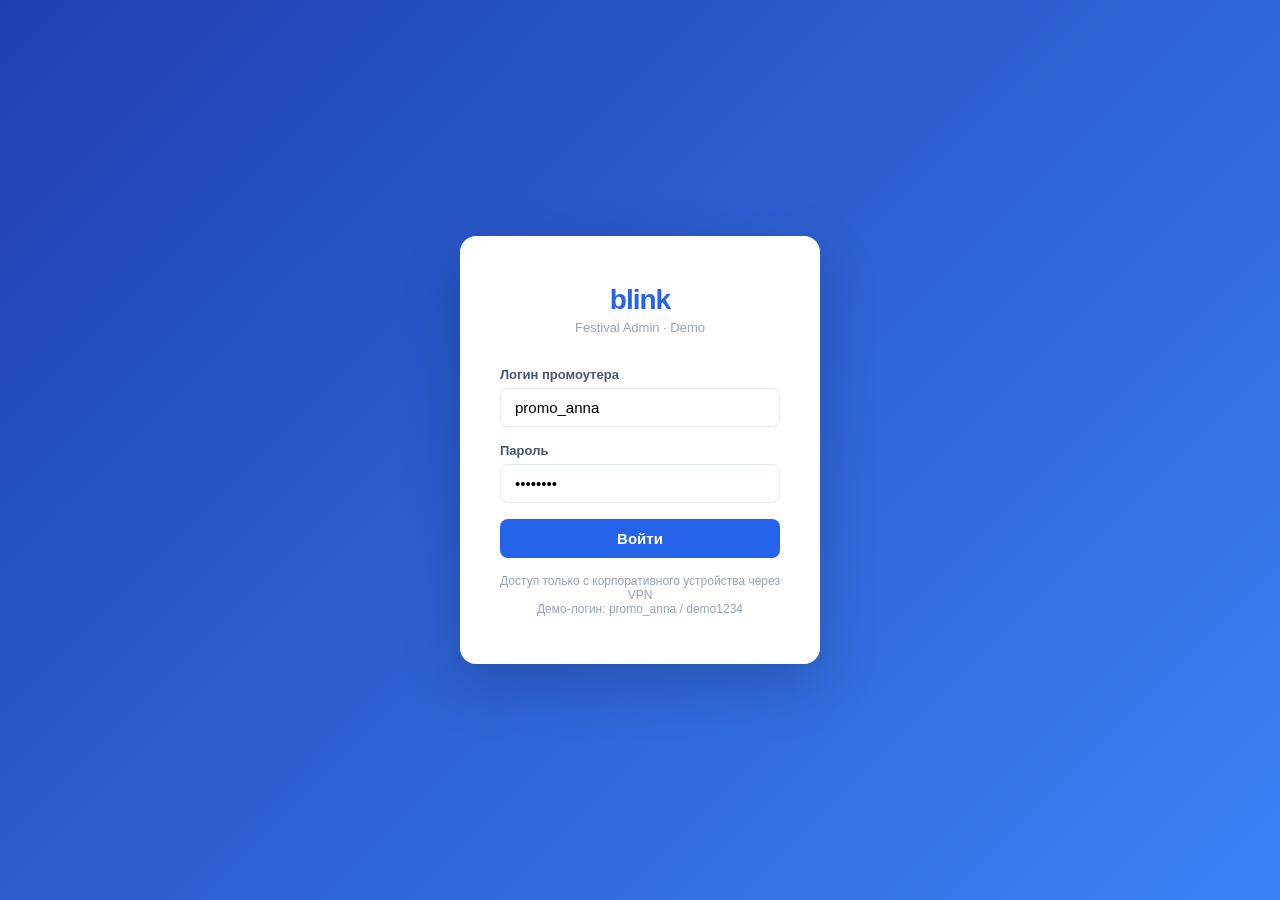
==== festival-admin.html @ 275834cf "Create festival-admin.html" ====
<!DOCTYPE html>
<html lang="ru">
<head>
<meta charset="UTF-8">
<meta name="viewport" content="width=device-width, initial-scale=1.0">
<title>Blink Festival Admin — Demo</title>
<style>
  *, *::before, *::after { box-sizing: border-box; margin: 0; padding: 0; }
  :root {
    --blue:    #2563EB;
    --blue-dk: #1D4ED8;
    --green:   #059669;
    --amber:   #D97706;
    --red:     #DC2626;
    --gray-50: #F8FAFC;
    --gray-100:#F1F5F9;
    --gray-200:#E2E8F0;
    --gray-400:#94A3B8;
    --gray-600:#475569;
    --gray-800:#1E293B;
    --white:   #FFFFFF;
  }
  body { font-family: -apple-system, BlinkMacSystemFont, 'Segoe UI', sans-serif; background: var(--gray-50); color: var(--gray-800); font-size: 15px; }

  /* ── SCREENS ── */
  .screen { display: none; }
  .screen.active { display: block; }

  /* ── LOGIN ── */
  #screen-login { min-height: 100vh; display: none; align-items: center; justify-content: center; background: linear-gradient(135deg,#1E40AF 0%,#3B82F6 100%); }
  #screen-login.active { display: flex; }
  .login-card { background: var(--white); border-radius: 16px; padding: 48px 40px; width: 360px; box-shadow: 0 20px 60px rgba(0,0,0,.2); }
  .login-logo { text-align: center; margin-bottom: 32px; }
  .login-logo .wordmark { font-size: 28px; font-weight: 800; color: var(--blue); letter-spacing: -1px; }
  .login-logo .sub { font-size: 13px; color: var(--gray-400); margin-top: 4px; }
  .form-group { margin-bottom: 16px; }
  .form-group label { display: block; font-size: 13px; font-weight: 600; color: var(--gray-600); margin-bottom: 6px; }
  .form-group input { width: 100%; padding: 10px 14px; border: 1.5px solid var(--gray-200); border-radius: 8px; font-size: 15px; outline: none; transition: border .15s; }
  .form-group input:focus { border-color: var(--blue); }
  .btn { display: inline-flex; align-items: center; justify-content: center; gap: 6px; padding: 11px 20px; border-radius: 8px; font-size: 15px; font-weight: 600; cursor: pointer; border: none; transition: background .15s, opacity .15s; }
  .btn-primary { background: var(--blue); color: var(--white); width: 100%; }
  .btn-primary:hover { background: var(--blue-dk); }
  .btn-sm { padding: 7px 14px; font-size: 13px; }
  .btn-success { background: var(--green); color: var(--white); }
  .btn-outline { background: transparent; border: 1.5px solid var(--gray-200); color: var(--gray-600); }
  .btn-outline:hover { border-color: var(--blue); color: var(--blue); }
  .btn-danger { background: var(--red); color: var(--white); }
  .btn-amber { background: var(--amber); color: var(--white); }
  .hint { font-size: 12px; color: var(--gray-400); margin-top: 16px; text-align: center; }

  /* ── LAYOUT ── */
  #app { display: none; flex-direction: column; min-height: 100vh; }
  #app.active { display: flex; }
  .topbar { background: var(--white); border-bottom: 1.5px solid var(--gray-200); padding: 0 24px; height: 60px; display: flex; align-items: center; gap: 16px; position: sticky; top: 0; z-index: 100; }
  .topbar-brand { font-size: 18px; font-weight: 800; color: var(--blue); letter-spacing: -.5px; flex-shrink: 0; }
  .topbar-event { font-size: 13px; color: var(--gray-600); background: var(--gray-100); border-radius: 20px; padding: 4px 12px; flex-shrink: 0; }
  .topbar-event strong { color: var(--gray-800); }
  .topbar-spacer { flex: 1; }
  .topbar-user { font-size: 13px; color: var(--gray-600); display: flex; align-items: center; gap: 8px; }
  .avatar-sm { width: 30px; height: 30px; border-radius: 50%; background: var(--blue); color: var(--white); display: flex; align-items: center; justify-content: center; font-size: 13px; font-weight: 700; flex-shrink: 0; }
  .nav-tabs { background: var(--white); border-bottom: 1.5px solid var(--gray-200); padding: 0 24px; display: flex; gap: 4px; }
  .nav-tab { padding: 14px 16px; font-size: 14px; font-weight: 600; color: var(--gray-400); cursor: pointer; border-bottom: 2.5px solid transparent; margin-bottom: -1.5px; transition: color .15s; white-space: nowrap; }
  .nav-tab:hover { color: var(--gray-800); }
  .nav-tab.active { color: var(--blue); border-bottom-color: var(--blue); }
  .page { display: none; padding: 24px; max-width: 1100px; margin: 0 auto; width: 100%; }
  .page.active { display: block; }

  /* ── CARDS & GRID ── */
  .card { background: var(--white); border: 1.5px solid var(--gray-200); border-radius: 12px; padding: 20px; }
  .card-title { font-size: 13px; font-weight: 700; color: var(--gray-400); text-transform: uppercase; letter-spacing: .6px; margin-bottom: 12px; }
  .grid-2 { display: grid; grid-template-columns: 1fr 1fr; gap: 16px; }
  .grid-3 { display: grid; grid-template-columns: 1fr 1fr 1fr; gap: 16px; }
  .grid-4 { display: grid; grid-template-columns: repeat(4,1fr); gap: 16px; }

  /* ── SEARCH PAGE ── */
  .search-hero { text-align: center; padding: 48px 0 32px; }
  .search-hero h1 { font-size: 26px; font-weight: 800; margin-bottom: 8px; }
  .search-hero p { color: var(--gray-600); margin-bottom: 28px; }
  .search-box { display: flex; gap: 10px; max-width: 480px; margin: 0 auto; }
  .search-box input { flex: 1; padding: 13px 18px; border: 2px solid var(--gray-200); border-radius: 10px; font-size: 16px; outline: none; transition: border .15s; }
  .search-box input:focus { border-color: var(--blue); }
  .search-box .btn { padding: 13px 22px; font-size: 16px; }
  .recent-list { margin-top: 40px; }
  .recent-list h3 { font-size: 13px; font-weight: 700; color: var(--gray-400); text-transform: uppercase; letter-spacing: .6px; margin-bottom: 12px; }
  .user-row { display: flex; align-items: center; gap: 12px; padding: 12px; border-radius: 10px; cursor: pointer; transition: background .12s; border: 1.5px solid transparent; }
  .user-row:hover { background: var(--gray-100); }
  .user-row .info { flex: 1; }
  .user-row .uname { font-weight: 700; font-size: 15px; }
  .user-row .meta { font-size: 13px; color: var(--gray-400); }
  .badge { display: inline-flex; align-items: center; padding: 3px 10px; border-radius: 20px; font-size: 12px; font-weight: 600; }
  .badge-green { background: #D1FAE5; color: var(--green); }
  .badge-amber { background: #FEF3C7; color: var(--amber); }
  .badge-blue  { background: #DBEAFE; color: var(--blue); }
  .badge-red   { background: #FEE2E2; color: var(--red); }
  .badge-gray  { background: var(--gray-100); color: var(--gray-600); }

  /* ── USER CARD PAGE ── */
  .user-header { display: flex; align-items: center; gap: 20px; margin-bottom: 20px; }
  .avatar-lg { width: 64px; height: 64px; border-radius: 50%; background: linear-gradient(135deg,#3B82F6,#8B5CF6); color: var(--white); font-size: 26px; font-weight: 700; display: flex; align-items: center; justify-content: center; flex-shrink: 0; }
  .user-header .uname { font-size: 22px; font-weight: 800; }
  .user-header .profile-name { font-size: 15px; color: var(--gray-600); }
  .user-header .reg-info { font-size: 13px; color: var(--gray-400); margin-top: 4px; }
  .points-big { font-size: 48px; font-weight: 800; color: var(--blue); line-height: 1; }
  .points-label { font-size: 13px; color: var(--gray-400); margin-top: 4px; }
  .stat-num { font-size: 28px; font-weight: 800; }
  .stat-label { font-size: 12px; color: var(--gray-400); margin-top: 2px; }

  /* ── TABLE ── */
  table { width: 100%; border-collapse: collapse; }
  th { text-align: left; font-size: 12px; font-weight: 700; color: var(--gray-400); text-transform: uppercase; letter-spacing: .5px; padding: 8px 12px; border-bottom: 1.5px solid var(--gray-200); }
  td { padding: 11px 12px; border-bottom: 1px solid var(--gray-100); font-size: 14px; vertical-align: middle; }
  tr:last-child td { border-bottom: none; }
  tr:hover td { background: var(--gray-50); }

  /* ── PROGRESS BAR ── */
  .progress-wrap { display: flex; align-items: center; gap: 10px; }
  .progress-bar { flex: 1; height: 6px; background: var(--gray-200); border-radius: 3px; overflow: hidden; min-width: 60px; }
  .progress-fill { height: 100%; border-radius: 3px; background: var(--blue); }
  .progress-fill.done { background: var(--green); }
  .progress-text { font-size: 13px; color: var(--gray-600); white-space: nowrap; }

  /* ── MANUAL TASK ── */
  .manual-task { display: flex; align-items: center; gap: 12px; padding: 12px 0; border-bottom: 1px solid var(--gray-100); }
  .manual-task:last-child { border-bottom: none; }
  .manual-task .task-name { flex: 1; font-size: 14px; }
  .manual-task .task-done { font-size: 13px; color: var(--green); font-weight: 600; }
  .manual-task .task-who { font-size: 12px; color: var(--gray-400); }
  .checkbox-big { width: 22px; height: 22px; border-radius: 6px; border: 2px solid var(--gray-200); cursor: pointer; display: flex; align-items: center; justify-content: center; flex-shrink: 0; transition: all .15s; }
  .checkbox-big.checked { background: var(--green); border-color: var(--green); }
  .checkbox-big.checked::after { content: '✓'; color: var(--white); font-size: 13px; font-weight: 700; }

  /* ── ACTIVITY LOG ── */
  .log-item { display: flex; gap: 12px; padding: 10px 0; border-bottom: 1px solid var(--gray-100); font-size: 13px; }
  .log-item:last-child { border-bottom: none; }
  .log-time { color: var(--gray-400); white-space: nowrap; flex-shrink: 0; width: 54px; }
  .log-icon { font-size: 16px; flex-shrink: 0; }
  .log-text { flex: 1; color: var(--gray-800); }
  .log-warn { color: var(--red); font-weight: 600; }

  /* ── SYNC STATUS ── */
  .sync-bar { display: flex; align-items: center; gap: 8px; font-size: 13px; color: var(--gray-600); padding: 8px 12px; background: var(--gray-100); border-radius: 8px; margin-bottom: 20px; }
  .sync-dot { width: 8px; height: 8px; border-radius: 50%; background: var(--green); flex-shrink: 0; }
  .sync-dot.warn { background: var(--amber); }

  /* ── MERCH ── */
  .merch-item { display: flex; align-items: center; gap: 12px; padding: 10px 12px; border-radius: 8px; border: 1.5px solid var(--gray-200); }
  .merch-icon { font-size: 24px; }
  .merch-name { font-weight: 600; font-size: 14px; }
  .merch-issued { font-size: 12px; color: var(--gray-400); }

  /* ── ANALYTICS ── */
  .kpi-card { text-align: center; padding: 24px; }
  .kpi-num { font-size: 40px; font-weight: 800; color: var(--blue); }
  .kpi-label { font-size: 13px; color: var(--gray-400); margin-top: 4px; }
  .kpi-sub { font-size: 12px; color: var(--gray-400); margin-top: 2px; }

  /* ── MISC ── */
  .section { margin-bottom: 20px; }
  .divider { height: 1px; background: var(--gray-200); margin: 20px 0; }
  .tag { display: inline-block; padding: 2px 8px; border-radius: 4px; font-size: 12px; background: var(--gray-100); color: var(--gray-600); margin-right: 4px; }
  .back-btn { display: inline-flex; align-items: center; gap: 6px; font-size: 14px; color: var(--gray-600); cursor: pointer; margin-bottom: 20px; font-weight: 600; }
  .back-btn:hover { color: var(--blue); }
  .alert-warn { background: #FEF3C7; border: 1.5px solid #FCD34D; border-radius: 8px; padding: 12px 16px; font-size: 14px; color: #92400E; display: flex; gap: 10px; align-items: flex-start; margin-bottom: 16px; }
  .separator { height: 1px; background: var(--gray-200); margin: 8px 0; }
</style>
</head>
<body>

<!-- ═══════════════════════════════════════
     LOGIN SCREEN
═══════════════════════════════════════ -->
<div id="screen-login" class="screen active">
  <div class="login-card">
    <div class="login-logo">
      <div class="wordmark">blink</div>
      <div class="sub">Festival Admin · Demo</div>
    </div>
    <div class="form-group">
      <label>Логин промоутера</label>
      <input id="login-user" type="text" placeholder="promo_name" value="promo_anna">
    </div>
    <div class="form-group">
      <label>Пароль</label>
      <input id="login-pass" type="password" placeholder="••••••••" value="demo1234">
    </div>
    <button class="btn btn-primary" onclick="doLogin()">Войти</button>
    <p class="hint">Доступ только с корпоративного устройства через VPN<br>Демо-логин: promo_anna / demo1234</p>
  </div>
</div>

<!-- ═══════════════════════════════════════
     MAIN APP
═══════════════════════════════════════ -->
<div id="app" class="screen">
  <!-- Topbar -->
  <div class="topbar">
    <div class="topbar-brand">blink</div>
    <div class="topbar-event">📍 <strong>Пикник «Афиши» 2026</strong> · 23 мая</div>
    <div class="topbar-spacer"></div>
    <div class="topbar-user">
      <div class="avatar-sm">A</div>
      <span>promo_anna</span>
      <button class="btn btn-sm btn-outline" onclick="doLogout()" style="margin-left:8px">Выйти</button>
    </div>
  </div>

  <!-- Nav -->
  <div class="nav-tabs">
    <div class="nav-tab active" onclick="switchPage('search', this)">🔍 Поиск участника</div>
    <div class="nav-tab" onclick="switchPage('user', this)">👤 Карточка участника</div>
    <div class="nav-tab" onclick="switchPage('analytics', this)">📊 Аналитика</div>
    <div class="nav-tab" onclick="switchPage('settings', this)">⚙️ Настройки</div>
  </div>

  <!-- ─── PAGE: SEARCH ─── -->
  <div id="page-search" class="page active">
    <div class="search-hero">
      <h1>Поиск участника</h1>
      <p>Введите username пользователя Blink для регистрации или проверки прогресса</p>
      <div class="search-box">
        <input id="search-input" type="text" placeholder="@username" onkeydown="if(event.key==='Enter')doSearch()">
        <button class="btn btn-primary" onclick="doSearch()">Найти</button>
      </div>
    </div>

    <div class="recent-list">
      <h3>Уже зарегистрированы сегодня</h3>
      <div style="display:flex;flex-direction:column;gap:6px;max-width:600px">
        <div class="user-row" onclick="openUser('maria_vostok')">
          <div class="avatar-sm" style="background:linear-gradient(135deg,#8B5CF6,#EC4899)">M</div>
          <div class="info">
            <div class="uname">@maria_vostok</div>
            <div class="meta">Мария Востокова · зарег. 11:32</div>
          </div>
          <span class="badge badge-green">170 баллов</span>
          <span class="badge badge-blue">2/4 задания</span>
        </div>
        <div class="user-row" onclick="openUser('kostyan88')">
          <div class="avatar-sm" style="background:linear-gradient(135deg,#F59E0B,#EF4444)">K</div>
          <div class="info">
            <div class="uname">@kostyan88</div>
            <div class="meta">Константин Орлов · зарег. 12:05</div>
          </div>
          <span class="badge badge-green">290 баллов</span>
          <span class="badge badge-green">4/4 задания</span>
        </div>
        <div class="user-row" onclick="openUser('dasha_sun')">
          <div class="avatar-sm" style="background:linear-gradient(135deg,#10B981,#3B82F6)">D</div>
          <div class="info">
            <div class="uname">@dasha_sun</div>
            <div class="meta">Дарья Солнцева · зарег. 12:41</div>
          </div>
          <span class="badge badge-amber">50 баллов</span>
          <span class="badge badge-amber">0/4 задания</span>
        </div>
        <div class="user-row">
          <div class="avatar-sm" style="background:linear-gradient(135deg,#6366F1,#0EA5E9)">P</div>
          <div class="info">
            <div class="uname">@pavel_kreativ</div>
            <div class="meta">Павел Петров · зарег. 13:18</div>
          </div>
          <span class="badge badge-amber">100 баллов</span>
          <span class="badge badge-blue">1/4 задания</span>
        </div>
      </div>
    </div>
  </div>

  <!-- ─── PAGE: USER CARD ─── -->
  <div id="page-user" class="page">
    <div class="back-btn" onclick="switchPage('search', document.querySelectorAll('.nav-tab')[0])">← Вернуться к поиску</div>

    <!-- Sync status -->
    <div class="sync-bar">
      <div class="sync-dot"></div>
      Данные обновлены 1 мин. назад · следующее обновление через ~4 мин.
    </div>

    <!-- User header -->
    <div class="card section">
      <div class="user-header">
        <div class="avatar-lg">M</div>
        <div style="flex:1">
          <div class="uname">@maria_vostok</div>
          <div class="profile-name">Мария Востокова</div>
          <div class="reg-info">
            В Blink с 14 марта 2024 · На ивенте с <strong>11:32, 23 мая 2026</strong> · <span class="badge badge-blue">Пикник «Афиши» 2026</span>
          </div>
        </div>
        <div style="text-align:right">
          <div class="points-big">170</div>
          <div class="points-label">баллов</div>
        </div>
      </div>
    </div>

    <!-- Suspicious warning -->
    <div class="alert-warn">
      ⚠️ <span><strong>Подозрительная активность:</strong> пользователь добавил 3 друзей, затем удалил их и добавил повторно. Возможная накрутка счётчика.</span>
    </div>

    <div class="grid-2 section">
      <!-- Tasks progress -->
      <div class="card">
        <div class="card-title">Прогресс заданий</div>
        <table>
          <thead>
            <tr>
              <th>Задание</th>
              <th>Прогресс</th>
              <th>Баллы</th>
              <th>Статус</th>
            </tr>
          </thead>
          <tbody>
            <tr>
              <td>Добавить 5 друзей</td>
              <td>
                <div class="progress-wrap">
                  <div class="progress-bar"><div class="progress-fill" style="width:60%"></div></div>
                  <span class="progress-text">3 / 5</span>
                </div>
              </td>
              <td>50</td>
              <td><span class="badge badge-amber">В процессе</span></td>
            </tr>
            <tr>
              <td>Сделать чекин</td>
              <td>
                <div class="progress-wrap">
                  <div class="progress-bar"><div class="progress-fill done" style="width:100%"></div></div>
                  <span class="progress-text">1 / 1</span>
                </div>
              </td>
              <td>20</td>
              <td><span class="badge badge-green">✓ Выполнено</span></td>
            </tr>
            <tr>
              <td>Пригласить 3 человек</td>
              <td>
                <div class="progress-wrap">
                  <div class="progress-bar"><div class="progress-fill done" style="width:100%"></div></div>
                  <span class="progress-text">3 / 3</span>
                </div>
              </td>
              <td>100</td>
              <td><span class="badge badge-green">✓ Выполнено</span></td>
            </tr>
            <tr>
              <td>Отправить стикер другу</td>
              <td>
                <div class="progress-wrap">
                  <div class="progress-bar"><div class="progress-fill" style="width:0%"></div></div>
                  <span class="progress-text">0 / 1</span>
                </div>
              </td>
              <td>30</td>
              <td><span class="badge badge-gray">Не выполнено</span></td>
            </tr>
          </tbody>
        </table>

        <div class="divider"></div>
        <div class="card-title">История начислений</div>
        <div style="font-size:13px;color:var(--gray-600)">
          <div style="display:flex;justify-content:space-between;padding:5px 0"><span>Чекин на фестивале</span><span style="color:var(--green);font-weight:700">+20 б.</span></div>
          <div class="separator"></div>
          <div style="display:flex;justify-content:space-between;padding:5px 0"><span>3 приглашённых пользователя</span><span style="color:var(--green);font-weight:700">+100 б.</span></div>
          <div class="separator"></div>
          <div style="display:flex;justify-content:space-between;padding:5px 0"><span>Ручное: фото на стенде</span><span style="color:var(--green);font-weight:700">+50 б.</span></div>
        </div>
      </div>

      <!-- Points breakdown + Manual tasks -->
      <div style="display:flex;flex-direction:column;gap:16px">
        <!-- Manual tasks -->
        <div class="card">
          <div class="card-title">Ручные задания</div>
          <div class="manual-task">
            <div class="checkbox-big checked" onclick="toggleTask(this)"></div>
            <div style="flex:1">
              <div class="task-name">📸 Фото на стенде</div>
              <div class="task-who">Подтвердил: promo_anna · 11:45</div>
            </div>
            <span class="badge badge-green">+50 б.</span>
          </div>
          <div class="manual-task">
            <div class="checkbox-big" onclick="toggleTask(this)"></div>
            <div style="flex:1">
              <div class="task-name">📱 Показать установленное приложение</div>
            </div>
            <span class="badge badge-gray">+20 б.</span>
          </div>
          <div class="manual-task">
            <div class="checkbox-big" onclick="toggleTask(this)"></div>
            <div style="flex:1">
              <div class="task-name">📢 Сторис с отметкой @blink</div>
            </div>
            <span class="badge badge-gray">+30 б.</span>
          </div>
          <div class="manual-task">
            <div class="checkbox-big" onclick="toggleTask(this)"></div>
            <div style="flex:1">
              <div class="task-name">✈️ Подписаться на Telegram-канал</div>
            </div>
            <span class="badge badge-gray">+20 б.</span>
          </div>
          <div style="margin-top:12px">
            <button class="btn btn-outline btn-sm" onclick="alert('В продакшене: форма добавления ручного начисления с комментарием')">+ Начислить вручную</button>
          </div>
        </div>

        <!-- Merch -->
        <div class="card">
          <div class="card-title">Выдача мерча</div>
          <div style="display:flex;flex-direction:column;gap:8px;margin-bottom:12px">
            <div class="merch-item">
              <div class="merch-icon">👕</div>
              <div style="flex:1">
                <div class="merch-name">Лимитированная футболка</div>
                <div class="merch-issued">Порог: 200 баллов</div>
              </div>
              <span class="badge badge-amber">170 / 200</span>
            </div>
            <div class="merch-item">
              <div class="merch-icon">🎒</div>
              <div style="flex:1">
                <div class="merch-name">Стикерпак физический</div>
                <div class="merch-issued">Порог: 100 баллов</div>
              </div>
              <button class="btn btn-success btn-sm" onclick="alert('Выдача отмечена! В продакшене сохранится с timestamp и ID промоутера')">Выдать</button>
            </div>
          </div>
        </div>
      </div>
    </div>

    <!-- Activity stats -->
    <div class="grid-2 section">
      <!-- Friends -->
      <div class="card">
        <div class="card-title">Друзья</div>
        <div class="grid-2" style="margin-bottom:16px">
          <div>
            <div class="stat-num" style="color:var(--green)">+3</div>
            <div class="stat-label">новых друзей</div>
          </div>
          <div>
            <div class="stat-num" style="color:var(--red)">−3 ⚠️</div>
            <div class="stat-label">удалено (подозр.)</div>
          </div>
        </div>
        <div class="card-title">Новые друзья</div>
        <table>
          <thead><tr><th>Username</th><th>Время</th></tr></thead>
          <tbody>
            <tr><td>@sasha_rock</td><td style="color:var(--gray-400)">11:47</td></tr>
            <tr><td>@lena_beats</td><td style="color:var(--gray-400)">12:03</td></tr>
            <tr><td>@ivan_fest</td><td style="color:var(--gray-400)">12:29</td></tr>
          </tbody>
        </table>
        <div class="divider"></div>
        <div class="card-title" style="color:var(--red)">Удалённые друзья ⚠️</div>
        <table>
          <thead><tr><th>Username</th><th>Добавлен</th><th>Удалён</th></tr></thead>
          <tbody>
            <tr><td>@temp_user1</td><td style="color:var(--gray-400)">11:40</td><td style="color:var(--red)">11:46</td></tr>
            <tr><td>@temp_user2</td><td style="color:var(--gray-400)">11:41</td><td style="color:var(--red)">11:46</td></tr>
            <tr><td>@temp_user3</td><td style="color:var(--gray-400)">11:42</td><td style="color:var(--red)">11:46</td></tr>
          </tbody>
        </table>
      </div>

      <!-- Activity log -->
      <div class="card">
        <div class="card-title">Сырая статистика активности (за день)</div>
        <div style="margin-bottom:12px">
          <div class="grid-4" style="gap:10px">
            <div><div class="stat-num">14</div><div class="stat-label">сообщений</div></div>
            <div><div class="stat-num">3</div><div class="stat-label">стикеров</div></div>
            <div><div class="stat-num">1</div><div class="stat-label">чекин</div></div>
            <div><div class="stat-num">3</div><div class="stat-label">инвайтов</div></div>
          </div>
        </div>
        <div class="divider"></div>
        <div class="card-title">Лог активности</div>
        <div style="max-height:220px;overflow-y:auto">
          <div class="log-item"><span class="log-time">11:32</span><span class="log-icon">📋</span><span class="log-text">Регистрация на ивенте промоутером</span></div>
          <div class="log-item"><span class="log-time">11:40</span><span class="log-icon">➕</span><span class="log-text">Добавлен в друзья: @temp_user1</span></div>
          <div class="log-item"><span class="log-time">11:41</span><span class="log-icon">➕</span><span class="log-text">Добавлен в друзья: @temp_user2</span></div>
          <div class="log-item"><span class="log-time">11:42</span><span class="log-icon">➕</span><span class="log-text">Добавлен в друзья: @temp_user3</span></div>
          <div class="log-item"><span class="log-time">11:46</span><span class="log-icon">➖</span><span class="log-text log-warn">Удалён из друзей: @temp_user1, @temp_user2, @temp_user3</span></div>
          <div class="log-item"><span class="log-time">11:47</span><span class="log-icon">➕</span><span class="log-text">Добавлен в друзья: @sasha_rock</span></div>
          <div class="log-item"><span class="log-time">11:55</span><span class="log-icon">📍</span><span class="log-text">Чекин: Лужники (в радиусе ивента ✓)</span></div>
          <div class="log-item"><span class="log-time">12:03</span><span class="log-icon">➕</span><span class="log-text">Добавлен в друзья: @lena_beats</span></div>
          <div class="log-item"><span class="log-time">12:10</span><span class="log-icon">🎟️</span><span class="log-text">Установлен лимитированный стикер</span></div>
          <div class="log-item"><span class="log-time">12:15</span><span class="log-icon">💬</span><span class="log-text">Отправлено 3 стикера</span></div>
          <div class="log-item"><span class="log-time">12:29</span><span class="log-icon">➕</span><span class="log-text">Добавлен в друзья: @ivan_fest</span></div>
          <div class="log-item"><span class="log-time">12:45</span><span class="log-icon">📨</span><span class="log-text">Приглашено новых пользователей: 3</span></div>
        </div>

        <div class="divider"></div>
        <div class="card-title">Чекины</div>
        <table>
          <thead><tr><th>Время</th><th>Локация</th><th>В зоне ивента</th></tr></thead>
          <tbody>
            <tr>
              <td>11:55</td>
              <td>Лужники, Москва</td>
              <td><span class="badge badge-green">✓ Да</span></td>
            </tr>
          </tbody>
        </table>
      </div>
    </div>

    <!-- Register button if not yet registered -->
    <div style="display:none" id="register-block">
      <div class="card" style="text-align:center;padding:32px">
        <div style="font-size:17px;font-weight:700;margin-bottom:8px">Пользователь найден, но не зарегистрирован на ивенте</div>
        <div style="color:var(--gray-600);margin-bottom:20px">Нажмите кнопку, чтобы зарегистрировать участника. После этого начнётся автоматический сбор статистики.</div>
        <button class="btn btn-primary" onclick="alert('Зарегистрирован!')">Зарегистрировать на «Пикник Афиши 2026»</button>
      </div>
    </div>
  </div>

  <!-- ─── PAGE: ANALYTICS ─── -->
  <div id="page-analytics" class="page">
    <div style="display:flex;align-items:center;justify-content:space-between;margin-bottom:20px">
      <h2 style="font-size:20px;font-weight:800">Аналитика · Пикник «Афиши» 2026</h2>
      <div style="display:flex;gap:8px">
        <button class="btn btn-outline btn-sm" onclick="alert('CSV экспортируется в файл participants.csv')">↓ CSV</button>
        <button class="btn btn-outline btn-sm" onclick="alert('XLSX экспортируется в файл report.xlsx')">↓ XLSX</button>
      </div>
    </div>

    <div class="grid-4 section">
      <div class="card kpi-card">
        <div class="kpi-num">47</div>
        <div class="kpi-label">Участников</div>
        <div class="kpi-sub">+8 за последний час</div>
      </div>
      <div class="card kpi-card">
        <div class="kpi-num">138</div>
        <div class="kpi-label">Заданий выполнено</div>
        <div class="kpi-sub">из 188 возможных</div>
      </div>
      <div class="card kpi-card">
        <div class="kpi-num">23</div>
        <div class="kpi-label">Единиц мерча выдано</div>
        <div class="kpi-sub">17 стикерпаков, 6 футболок</div>
      </div>
      <div class="card kpi-card">
        <div class="kpi-num">73%</div>
        <div class="kpi-label">Конверсия</div>
        <div class="kpi-sub">рег. → ≥1 задания</div>
      </div>
    </div>

    <div class="grid-2 section">
      <div class="card">
        <div class="card-title">Топ заданий по выполнению</div>
        <table>
          <thead><tr><th>Задание</th><th>Выполнено</th><th>%</th></tr></thead>
          <tbody>
            <tr><td>Сделать чекин</td><td>41</td><td><span class="badge badge-green">87%</span></td></tr>
            <tr><td>Пригласить 3 человек</td><td>34</td><td><span class="badge badge-green">72%</span></td></tr>
            <tr><td>Добавить 5 друзей</td><td>28</td><td><span class="badge badge-blue">60%</span></td></tr>
            <tr><td>Отправить стикер другу</td><td>19</td><td><span class="badge badge-amber">40%</span></td></tr>
            <tr><td>Ручное: фото на стенде</td><td>35</td><td><span class="badge badge-green">74%</span></td></tr>
            <tr><td>Ручное: показать приложение</td><td>44</td><td><span class="badge badge-green">94%</span></td></tr>
          </tbody>
        </table>
      </div>

      <div class="card">
        <div class="card-title">Топ участников по баллам</div>
        <table>
          <thead><tr><th>#</th><th>Участник</th><th>Баллы</th><th>Заданий</th></tr></thead>
          <tbody>
            <tr>
              <td style="font-weight:700;color:var(--amber)">🥇</td>
              <td>@kostyan88</td>
              <td><strong>290</strong></td>
              <td><span class="badge badge-green">4/4</span></td>
            </tr>
            <tr>
              <td style="font-weight:700;color:var(--gray-400)">🥈</td>
              <td>@super_olga</td>
              <td><strong>260</strong></td>
              <td><span class="badge badge-green">4/4</span></td>
            </tr>
            <tr>
              <td style="font-weight:700;color:var(--amber)">🥉</td>
              <td>@pavel_kreativ</td>
              <td><strong>220</strong></td>
              <td><span class="badge badge-green">3/4</span></td>
            </tr>
            <tr><td>4</td><td>@maria_vostok</td><td>170</td><td><span class="badge badge-blue">2/4</span></td></tr>
            <tr><td>5</td><td>@dasha_sun</td><td>50</td><td><span class="badge badge-amber">0/4</span></td></tr>
          </tbody>
        </table>

        <div class="divider"></div>
        <div class="card-title">Пересечения в дружбах</div>
        <div style="font-size:13px;color:var(--gray-600)">
          <div style="padding:5px 0;display:flex;justify-content:space-between"><span>@kostyan88 ↔ @maria_vostok</span><span class="badge badge-green">общие</span></div>
          <div class="separator"></div>
          <div style="padding:5px 0;display:flex;justify-content:space-between"><span>@kostyan88 ↔ @super_olga</span><span class="badge badge-green">общие</span></div>
          <div class="separator"></div>
          <div style="padding:5px 0;display:flex;justify-content:space-between"><span>@dasha_sun ↔ @pavel_kreativ</span><span class="badge badge-green">общие</span></div>
        </div>
      </div>
    </div>

    <!-- Merch history -->
    <div class="card section">
      <div class="card-title">История выдачи мерча</div>
      <table>
        <thead><tr><th>Участник</th><th>Мерч</th><th>Время</th><th>Промоутер</th><th>Комментарий</th></tr></thead>
        <tbody>
          <tr><td>@kostyan88</td><td>👕 Футболка</td><td>12:30</td><td>promo_anna</td><td style="color:var(--gray-400)">—</td></tr>
          <tr><td>@super_olga</td><td>👕 Футболка</td><td>12:55</td><td>promo_igor</td><td style="color:var(--gray-400)">—</td></tr>
          <tr><td>@kostyan88</td><td>🎒 Стикерпак</td><td>12:30</td><td>promo_anna</td><td style="color:var(--gray-400)">попросил дополнительный</td></tr>
          <tr><td>@maria_vostok</td><td>🎒 Стикерпак</td><td>13:10</td><td>promo_anna</td><td style="color:var(--gray-400)">—</td></tr>
          <tr><td>@pavel_kreativ</td><td>🎒 Стикерпак</td><td>13:45</td><td>promo_igor</td><td style="color:var(--gray-400)">—</td></tr>
        </tbody>
      </table>
    </div>
  </div>

  <!-- ─── PAGE: SETTINGS ─── -->
  <div id="page-settings" class="page">
    <div style="max-width:700px">
      <h2 style="font-size:20px;font-weight:800;margin-bottom:20px">Настройки мероприятия</h2>

      <div class="card section">
        <div class="card-title">Текущее мероприятие</div>
        <div class="form-group">
          <label>Название</label>
          <input type="text" value="Пикник «Афиши» 2026" style="width:100%;padding:10px 14px;border:1.5px solid var(--gray-200);border-radius:8px;font-size:15px">
        </div>
        <div class="form-group">
          <label>Дата</label>
          <input type="date" value="2026-05-23" style="width:100%;padding:10px 14px;border:1.5px solid var(--gray-200);border-radius:8px;font-size:15px">
        </div>
      </div>

      <div class="card section">
        <div class="card-title">Система баллов</div>
        <table>
          <thead><tr><th>Задание</th><th>Порог</th><th>Баллы</th><th>Включено</th></tr></thead>
          <tbody>
            <tr>
              <td>Добавить друзей</td>
              <td><input type="number" value="5" style="width:60px;padding:5px;border:1px solid var(--gray-200);border-radius:6px"> чел.</td>
              <td><input type="number" value="50" style="width:70px;padding:5px;border:1px solid var(--gray-200);border-radius:6px"> б.</td>
              <td><input type="checkbox" checked style="width:18px;height:18px;cursor:pointer"></td>
            </tr>
            <tr>
              <td>Чекин на ивенте</td>
              <td><input type="number" value="1" style="width:60px;padding:5px;border:1px solid var(--gray-200);border-radius:6px"> раз</td>
              <td><input type="number" value="20" style="width:70px;padding:5px;border:1px solid var(--gray-200);border-radius:6px"> б.</td>
              <td><input type="checkbox" checked style="width:18px;height:18px;cursor:pointer"></td>
            </tr>
            <tr>
              <td>Пригласить пользователей</td>
              <td><input type="number" value="3" style="width:60px;padding:5px;border:1px solid var(--gray-200);border-radius:6px"> чел.</td>
              <td><input type="number" value="100" style="width:70px;padding:5px;border:1px solid var(--gray-200);border-radius:6px"> б.</td>
              <td><input type="checkbox" checked style="width:18px;height:18px;cursor:pointer"></td>
            </tr>
            <tr>
              <td>Отправить стикер</td>
              <td><input type="number" value="1" style="width:60px;padding:5px;border:1px solid var(--gray-200);border-radius:6px"> шт.</td>
              <td><input type="number" value="30" style="width:70px;padding:5px;border:1px solid var(--gray-200);border-radius:6px"> б.</td>
              <td><input type="checkbox" checked style="width:18px;height:18px;cursor:pointer"></td>
            </tr>
          </tbody>
        </table>
        <div style="margin-top:16px">
          <button class="btn btn-primary btn-sm" onclick="alert('Настройки сохранены!')">Сохранить настройки</button>
        </div>
      </div>

      <div class="card section">
        <div class="card-title">Управление промоутерами</div>
        <table>
          <thead><tr><th>Логин</th><th>Роль</th><th>Последний вход</th><th></th></tr></thead>
          <tbody>
            <tr>
              <td><strong>promo_anna</strong> <span class="badge badge-blue">вы</span></td>
              <td>Промоутер</td>
              <td>Сегодня, 10:58</td>
              <td><button class="btn btn-outline btn-sm">Права</button></td>
            </tr>
            <tr>
              <td>promo_igor</td>
              <td>Промоутер</td>
              <td>Сегодня, 11:12</td>
              <td><button class="btn btn-danger btn-sm" onclick="alert('Доступ отключён')">Отключить</button></td>
            </tr>
            <tr>
              <td>admin_main</td>
              <td>Администратор</td>
              <td>Сегодня, 09:30</td>
              <td><button class="btn btn-outline btn-sm">Права</button></td>
            </tr>
          </tbody>
        </table>
        <div style="margin-top:12px">
          <button class="btn btn-outline btn-sm" onclick="alert('Форма создания нового аккаунта промоутера')">+ Добавить промоутера</button>
        </div>
      </div>
    </div>
  </div>

</div><!-- /#app -->

<script>
  // ── Demo data ──
  const users = {
    'maria_vostok': { letter:'M', gradient:'linear-gradient(135deg,#8B5CF6,#EC4899)', name:'Мария Востокова', registered: true },
    'kostyan88':    { letter:'K', gradient:'linear-gradient(135deg,#F59E0B,#EF4444)', name:'Константин Орлов', registered: true },
    'dasha_sun':    { letter:'D', gradient:'linear-gradient(135deg,#10B981,#3B82F6)', name:'Дарья Солнцева',  registered: true },
  };

  function doLogin() {
    const u = document.getElementById('login-user').value.trim();
    const p = document.getElementById('login-pass').value.trim();
    if (u === 'promo_anna' && p === 'demo1234') {
      document.getElementById('screen-login').classList.remove('active');
      document.getElementById('app').classList.add('active');
    } else {
      alert('Неверный логин или пароль. Используйте: promo_anna / demo1234');
    }
  }

  function doLogout() {
    document.getElementById('app').classList.remove('active');
    document.getElementById('screen-login').classList.add('active');
  }

  function switchPage(id, tabEl) {
    document.querySelectorAll('.page').forEach(p => p.classList.remove('active'));
    document.querySelectorAll('.nav-tab').forEach(t => t.classList.remove('active'));
    document.getElementById('page-' + id).classList.add('active');
    tabEl.classList.add('active');
  }

  function doSearch() {
    const val = document.getElementById('search-input').value.trim().replace('@','').toLowerCase();
    if (!val) return;

    // Switch to user page
    const tabs = document.querySelectorAll('.nav-tab');
    switchPage('user', tabs[1]);

    const user = users[val];
    if (user) {
      document.querySelector('.avatar-lg').style.background = user.gradient;
      document.querySelector('.avatar-lg').textContent = user.letter;
      document.querySelector('.user-header .uname').textContent = '@' + val;
      document.querySelector('.user-header .profile-name').textContent = user.name;
    } else {
      // Unknown user — show "not found" or mock
      document.querySelector('.avatar-lg').style.background = 'linear-gradient(135deg,#94A3B8,#64748B)';
      document.querySelector('.avatar-lg').textContent = val[0].toUpperCase();
      document.querySelector('.user-header .uname').textContent = '@' + val;
      document.querySelector('.user-header .profile-name').textContent = 'Профиль найден в Blink';
      alert('Пользователь @' + val + ' найден в Blink, но не зарегистрирован на текущем ивенте.\n\nВ демо показана карточка @maria_vostok для наглядности.');
    }
  }

  function openUser(username) {
    const tabs = document.querySelectorAll('.nav-tab');
    switchPage('user', tabs[1]);
    document.getElementById('search-input').value = '@' + username;
    const user = users[username];
    if (user) {
      document.querySelector('.avatar-lg').style.background = user.gradient;
      document.querySelector('.avatar-lg').textContent = user.letter;
      document.querySelector('.user-header .uname').textContent = '@' + username;
      document.querySelector('.user-header .profile-name').textContent = user.name;
    }
  }

  function toggleTask(el) {
    el.classList.toggle('checked');
    if (el.classList.contains('checked')) {
      const row = el.closest('.manual-task');
      const badge = row.querySelector('.badge');
      badge.className = 'badge badge-green';
      const pts = badge.textContent.trim();
      const who = row.querySelector('.task-who');
      if (who) { who.textContent = 'Подтвердил: promo_anna · только что'; }
      else {
        const d = document.createElement('div');
        d.className = 'task-who';
        d.textContent = 'Подтвердил: promo_anna · только что';
        el.nextElementSibling.appendChild(d);
      }
    }
  }

  // Auto-login shortcut for demo: press Enter on login
  document.addEventListener('keydown', e => {
    if (e.key === 'Enter' && document.getElementById('screen-login').classList.contains('active')) {
      doLogin();
    }
  });
</script>
</body>
</html>
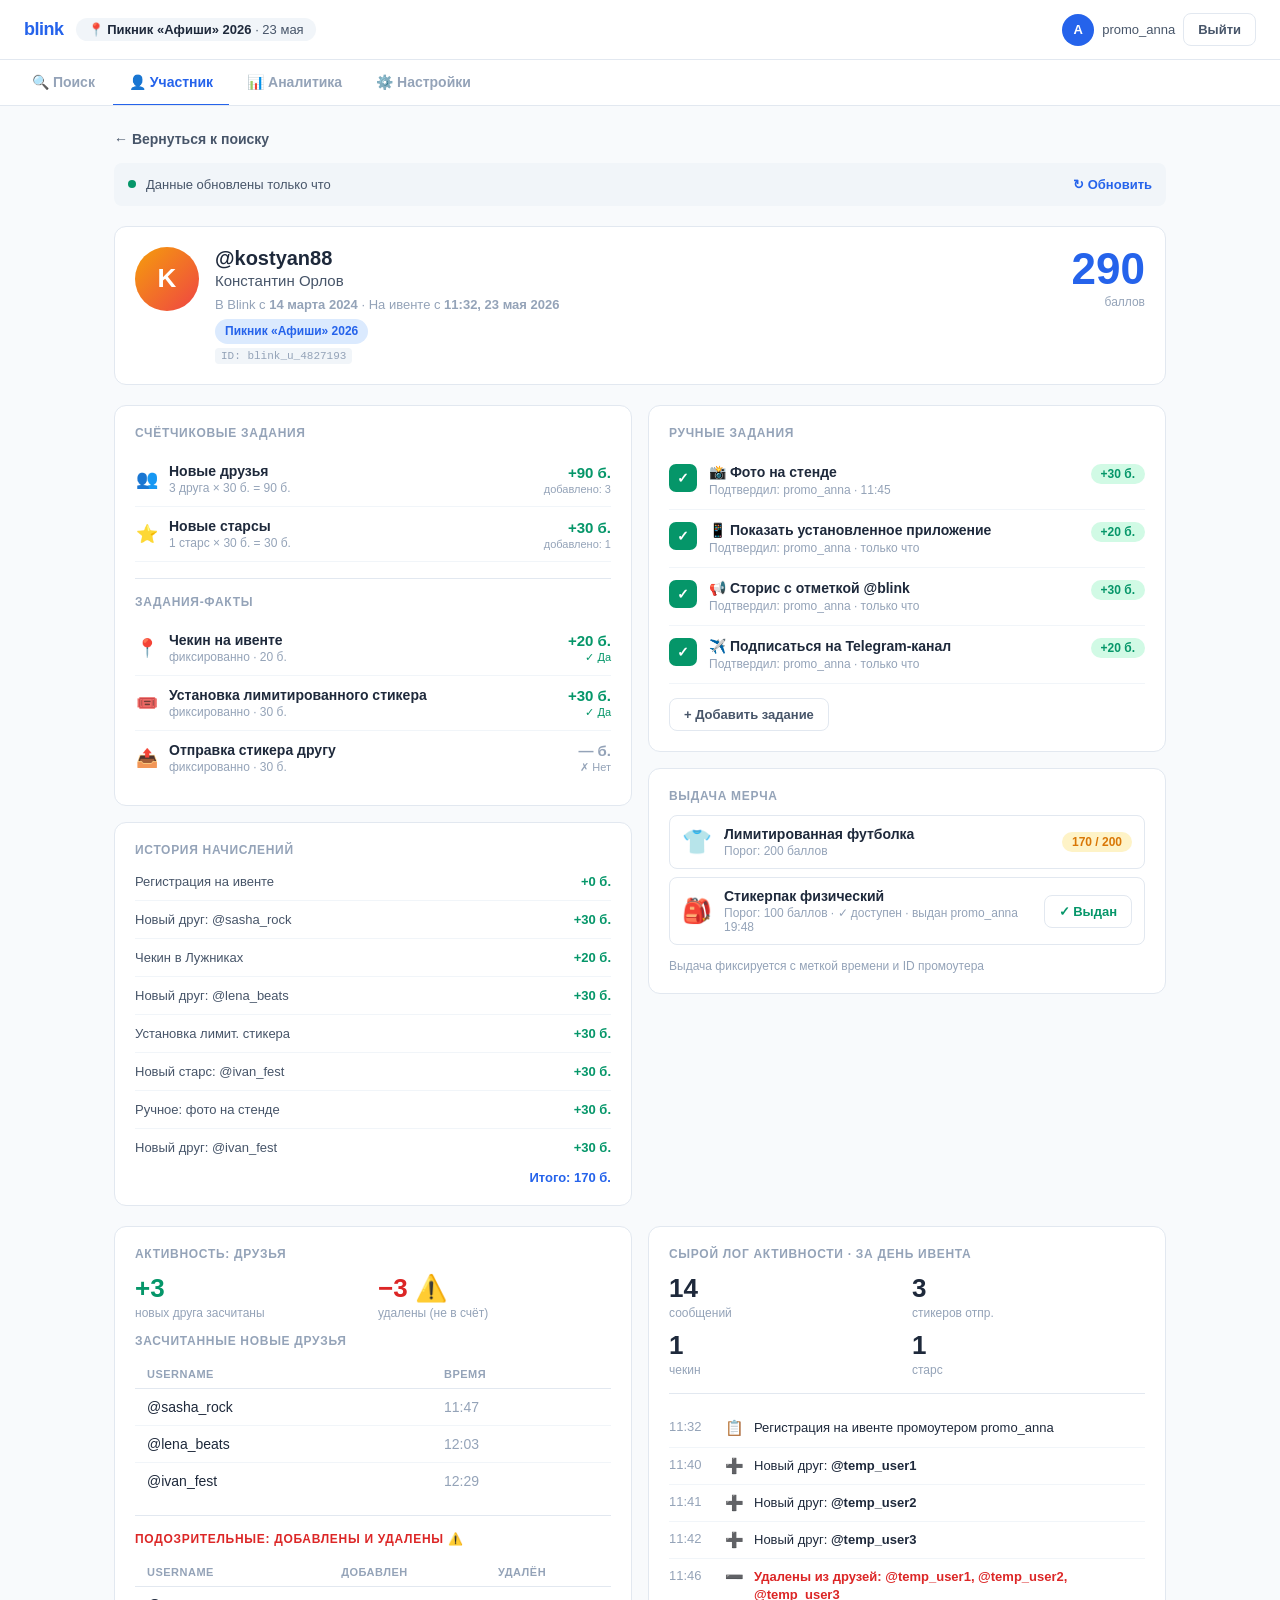
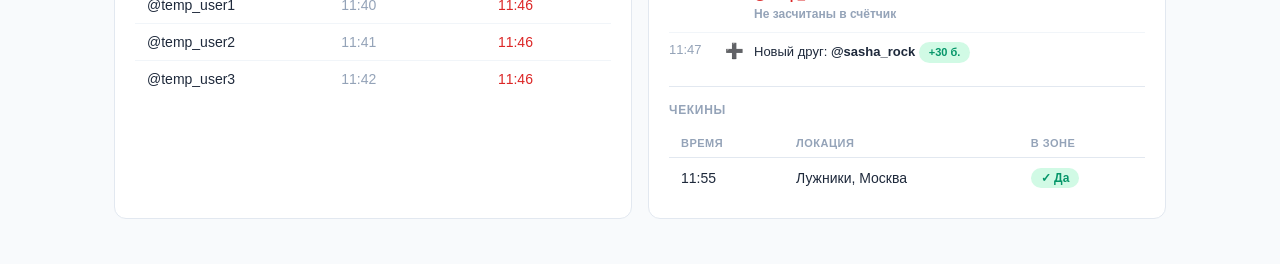
==== commit 56d092f9: "upd adminka" ====
--- a/festival-admin.html
+++ b/festival-admin.html
@@ -1,7 +1,7 @@
 <!DOCTYPE html>
-<html lang="ru">
-<head>
-<meta charset="UTF-8">
+<!-- saved from url=(0086)file:///D:/GitHub/blink-tests/.claude/worktrees/cool-cannon-9b534a/festival-admin.html -->
+<html lang="ru"><head><meta http-equiv="Content-Type" content="text/html; charset=UTF-8">
+
 <meta name="viewport" content="width=device-width, initial-scale=1.0">
 <title>Blink Festival Admin — Demo</title>
 <style>
@@ -27,141 +27,219 @@
   .screen.active { display: block; }
 
   /* ── LOGIN ── */
-  #screen-login { min-height: 100vh; display: none; align-items: center; justify-content: center; background: linear-gradient(135deg,#1E40AF 0%,#3B82F6 100%); }
+  #screen-login { min-height: 100vh; display: none; align-items: center; justify-content: center; background: linear-gradient(135deg,#1E40AF 0%,#3B82F6 100%); padding: 16px; }
   #screen-login.active { display: flex; }
-  .login-card { background: var(--white); border-radius: 16px; padding: 48px 40px; width: 360px; box-shadow: 0 20px 60px rgba(0,0,0,.2); }
+  .login-card { background: var(--white); border-radius: 16px; padding: 48px 40px; width: min(360px, 100%); box-shadow: 0 20px 60px rgba(0,0,0,.2); }
   .login-logo { text-align: center; margin-bottom: 32px; }
   .login-logo .wordmark { font-size: 28px; font-weight: 800; color: var(--blue); letter-spacing: -1px; }
   .login-logo .sub { font-size: 13px; color: var(--gray-400); margin-top: 4px; }
   .form-group { margin-bottom: 16px; }
   .form-group label { display: block; font-size: 13px; font-weight: 600; color: var(--gray-600); margin-bottom: 6px; }
-  .form-group input { width: 100%; padding: 10px 14px; border: 1.5px solid var(--gray-200); border-radius: 8px; font-size: 15px; outline: none; transition: border .15s; }
+  .form-group input { width: 100%; padding: 12px 14px; border: 1.5px solid var(--gray-200); border-radius: 8px; font-size: 16px; outline: none; transition: border .15s; }
   .form-group input:focus { border-color: var(--blue); }
   .btn { display: inline-flex; align-items: center; justify-content: center; gap: 6px; padding: 11px 20px; border-radius: 8px; font-size: 15px; font-weight: 600; cursor: pointer; border: none; transition: background .15s, opacity .15s; }
-  .btn-primary { background: var(--blue); color: var(--white); width: 100%; }
+  .btn-primary { background: var(--blue); color: var(--white); }
   .btn-primary:hover { background: var(--blue-dk); }
-  .btn-sm { padding: 7px 14px; font-size: 13px; }
+  .btn-block { width: 100%; }
+  .btn-sm { padding: 8px 14px; font-size: 13px; }
   .btn-success { background: var(--green); color: var(--white); }
   .btn-outline { background: transparent; border: 1.5px solid var(--gray-200); color: var(--gray-600); }
   .btn-outline:hover { border-color: var(--blue); color: var(--blue); }
   .btn-danger { background: var(--red); color: var(--white); }
-  .btn-amber { background: var(--amber); color: var(--white); }
   .hint { font-size: 12px; color: var(--gray-400); margin-top: 16px; text-align: center; }
 
   /* ── LAYOUT ── */
   #app { display: none; flex-direction: column; min-height: 100vh; }
   #app.active { display: flex; }
-  .topbar { background: var(--white); border-bottom: 1.5px solid var(--gray-200); padding: 0 24px; height: 60px; display: flex; align-items: center; gap: 16px; position: sticky; top: 0; z-index: 100; }
+
+  .topbar { background: var(--white); border-bottom: 1.5px solid var(--gray-200); padding: 0 24px; height: 60px; display: flex; align-items: center; gap: 12px; position: sticky; top: 0; z-index: 100; }
   .topbar-brand { font-size: 18px; font-weight: 800; color: var(--blue); letter-spacing: -.5px; flex-shrink: 0; }
   .topbar-event { font-size: 13px; color: var(--gray-600); background: var(--gray-100); border-radius: 20px; padding: 4px 12px; flex-shrink: 0; }
   .topbar-event strong { color: var(--gray-800); }
   .topbar-spacer { flex: 1; }
-  .topbar-user { font-size: 13px; color: var(--gray-600); display: flex; align-items: center; gap: 8px; }
-  .avatar-sm { width: 30px; height: 30px; border-radius: 50%; background: var(--blue); color: var(--white); display: flex; align-items: center; justify-content: center; font-size: 13px; font-weight: 700; flex-shrink: 0; }
-  .nav-tabs { background: var(--white); border-bottom: 1.5px solid var(--gray-200); padding: 0 24px; display: flex; gap: 4px; }
-  .nav-tab { padding: 14px 16px; font-size: 14px; font-weight: 600; color: var(--gray-400); cursor: pointer; border-bottom: 2.5px solid transparent; margin-bottom: -1.5px; transition: color .15s; white-space: nowrap; }
+  .topbar-user { font-size: 13px; color: var(--gray-600); display: flex; align-items: center; gap: 8px; flex-shrink: 0; }
+  .avatar-sm { width: 32px; height: 32px; border-radius: 50%; background: var(--blue); color: var(--white); display: flex; align-items: center; justify-content: center; font-size: 13px; font-weight: 700; flex-shrink: 0; }
+
+  .nav-tabs { background: var(--white); border-bottom: 1.5px solid var(--gray-200); padding: 0 16px; display: flex; gap: 2px; overflow-x: auto; -webkit-overflow-scrolling: touch; scrollbar-width: none; }
+  .nav-tabs::-webkit-scrollbar { display: none; }
+  .nav-tab { padding: 14px 16px; font-size: 14px; font-weight: 600; color: var(--gray-400); cursor: pointer; border-bottom: 2.5px solid transparent; margin-bottom: -1.5px; transition: color .15s; white-space: nowrap; flex-shrink: 0; -webkit-tap-highlight-color: transparent; }
   .nav-tab:hover { color: var(--gray-800); }
   .nav-tab.active { color: var(--blue); border-bottom-color: var(--blue); }
+
   .page { display: none; padding: 24px; max-width: 1100px; margin: 0 auto; width: 100%; }
   .page.active { display: block; }
 
   /* ── CARDS & GRID ── */
   .card { background: var(--white); border: 1.5px solid var(--gray-200); border-radius: 12px; padding: 20px; }
-  .card-title { font-size: 13px; font-weight: 700; color: var(--gray-400); text-transform: uppercase; letter-spacing: .6px; margin-bottom: 12px; }
+  .card-title { font-size: 12px; font-weight: 700; color: var(--gray-400); text-transform: uppercase; letter-spacing: .7px; margin-bottom: 12px; }
   .grid-2 { display: grid; grid-template-columns: 1fr 1fr; gap: 16px; }
   .grid-3 { display: grid; grid-template-columns: 1fr 1fr 1fr; gap: 16px; }
   .grid-4 { display: grid; grid-template-columns: repeat(4,1fr); gap: 16px; }
 
   /* ── SEARCH PAGE ── */
-  .search-hero { text-align: center; padding: 48px 0 32px; }
+  .search-hero { text-align: center; padding: 40px 0 28px; }
   .search-hero h1 { font-size: 26px; font-weight: 800; margin-bottom: 8px; }
   .search-hero p { color: var(--gray-600); margin-bottom: 28px; }
-  .search-box { display: flex; gap: 10px; max-width: 480px; margin: 0 auto; }
-  .search-box input { flex: 1; padding: 13px 18px; border: 2px solid var(--gray-200); border-radius: 10px; font-size: 16px; outline: none; transition: border .15s; }
+  .search-box { display: flex; gap: 10px; max-width: 500px; margin: 0 auto; }
+  .search-box input { flex: 1; padding: 14px 18px; border: 2px solid var(--gray-200); border-radius: 10px; font-size: 16px; outline: none; transition: border .15s; }
   .search-box input:focus { border-color: var(--blue); }
-  .search-box .btn { padding: 13px 22px; font-size: 16px; }
-  .recent-list { margin-top: 40px; }
-  .recent-list h3 { font-size: 13px; font-weight: 700; color: var(--gray-400); text-transform: uppercase; letter-spacing: .6px; margin-bottom: 12px; }
-  .user-row { display: flex; align-items: center; gap: 12px; padding: 12px; border-radius: 10px; cursor: pointer; transition: background .12s; border: 1.5px solid transparent; }
+  .search-box .btn { padding: 14px 24px; font-size: 16px; white-space: nowrap; }
+  .recent-list { margin-top: 32px; }
+  .recent-list h3 { font-size: 12px; font-weight: 700; color: var(--gray-400); text-transform: uppercase; letter-spacing: .6px; margin-bottom: 12px; }
+  .user-row { display: flex; align-items: center; gap: 12px; padding: 12px; border-radius: 10px; cursor: pointer; transition: background .12s; border: 1.5px solid transparent; -webkit-tap-highlight-color: transparent; }
   .user-row:hover { background: var(--gray-100); }
-  .user-row .info { flex: 1; }
+  .user-row .info { flex: 1; min-width: 0; }
   .user-row .uname { font-weight: 700; font-size: 15px; }
   .user-row .meta { font-size: 13px; color: var(--gray-400); }
-  .badge { display: inline-flex; align-items: center; padding: 3px 10px; border-radius: 20px; font-size: 12px; font-weight: 600; }
+  .user-row-badges { display: flex; gap: 6px; flex-wrap: wrap; flex-shrink: 0; }
+
+  /* ── BADGES ── */
+  .badge { display: inline-flex; align-items: center; padding: 3px 10px; border-radius: 20px; font-size: 12px; font-weight: 600; white-space: nowrap; }
   .badge-green { background: #D1FAE5; color: var(--green); }
   .badge-amber { background: #FEF3C7; color: var(--amber); }
   .badge-blue  { background: #DBEAFE; color: var(--blue); }
   .badge-red   { background: #FEE2E2; color: var(--red); }
   .badge-gray  { background: var(--gray-100); color: var(--gray-600); }
 
-  /* ── USER CARD PAGE ── */
-  .user-header { display: flex; align-items: center; gap: 20px; margin-bottom: 20px; }
+  /* ── USER CARD ── */
+  .user-header { display: flex; align-items: flex-start; gap: 16px; }
   .avatar-lg { width: 64px; height: 64px; border-radius: 50%; background: linear-gradient(135deg,#3B82F6,#8B5CF6); color: var(--white); font-size: 26px; font-weight: 700; display: flex; align-items: center; justify-content: center; flex-shrink: 0; }
-  .user-header .uname { font-size: 22px; font-weight: 800; }
-  .user-header .profile-name { font-size: 15px; color: var(--gray-600); }
-  .user-header .reg-info { font-size: 13px; color: var(--gray-400); margin-top: 4px; }
-  .points-big { font-size: 48px; font-weight: 800; color: var(--blue); line-height: 1; }
-  .points-label { font-size: 13px; color: var(--gray-400); margin-top: 4px; }
-  .stat-num { font-size: 28px; font-weight: 800; }
+  .user-header-info { flex: 1; min-width: 0; }
+  .user-header .uname { font-size: 20px; font-weight: 800; }
+  .user-header .profile-name { font-size: 15px; color: var(--gray-600); margin-top: 2px; }
+  .user-header .reg-info { font-size: 13px; color: var(--gray-400); margin-top: 6px; line-height: 1.6; }
+  .user-id { font-size: 11px; color: var(--gray-400); font-family: monospace; background: var(--gray-100); padding: 2px 6px; border-radius: 4px; display: inline-block; margin-top: 4px; }
+  .points-block { text-align: right; flex-shrink: 0; }
+  .points-big { font-size: 44px; font-weight: 800; color: var(--blue); line-height: 1; }
+  .points-label { font-size: 12px; color: var(--gray-400); margin-top: 4px; }
+  .stat-num { font-size: 26px; font-weight: 800; }
   .stat-label { font-size: 12px; color: var(--gray-400); margin-top: 2px; }
 
+  /* ── REFRESH BAR ── */
+  .refresh-bar { display: flex; align-items: center; gap: 10px; padding: 10px 14px; background: var(--gray-100); border-radius: 8px; margin-bottom: 20px; font-size: 13px; }
+  .sync-dot { width: 8px; height: 8px; border-radius: 50%; background: var(--green); flex-shrink: 0; }
+  .sync-dot.loading { background: var(--amber); animation: blink .7s infinite; }
+  @keyframes blink { 0%,100%{opacity:1} 50%{opacity:.2} }
+  .refresh-text { flex: 1; color: var(--gray-600); }
+  .refresh-btn { font-size: 13px; font-weight: 600; color: var(--blue); cursor: pointer; white-space: nowrap; padding: 4px 0; -webkit-tap-highlight-color: transparent; }
+  .refresh-btn:hover { color: var(--blue-dk); }
+
+  /* ── AUTO TASKS ── */
+  .task-row { display: flex; align-items: center; gap: 10px; padding: 11px 0; border-bottom: 1px solid var(--gray-100); }
+  .task-row:last-child { border-bottom: none; }
+  .task-icon { font-size: 18px; flex-shrink: 0; width: 24px; text-align: center; }
+  .task-info { flex: 1; min-width: 0; }
+  .task-name { font-size: 14px; font-weight: 600; }
+  .task-formula { font-size: 12px; color: var(--gray-400); margin-top: 2px; }
+  .task-status { flex-shrink: 0; text-align: right; }
+  .task-pts { font-size: 15px; font-weight: 700; }
+  .task-pts.earned { color: var(--green); }
+  .task-pts.zero { color: var(--gray-400); }
+  .task-tag { font-size: 11px; color: var(--gray-400); margin-top: 2px; }
+
+  /* June tasks (coming soon) */
+  .task-row.june .task-name { color: var(--gray-400); }
+  .task-row.june .task-formula { color: var(--gray-200); }
+  .task-row.june .task-pts { color: var(--gray-200); }
+  .june-badge { font-size: 10px; background: var(--gray-100); color: var(--gray-400); border: 1px dashed var(--gray-200); padding: 1px 6px; border-radius: 4px; margin-left: 6px; vertical-align: middle; }
+
   /* ── TABLE ── */
-  table { width: 100%; border-collapse: collapse; }
-  th { text-align: left; font-size: 12px; font-weight: 700; color: var(--gray-400); text-transform: uppercase; letter-spacing: .5px; padding: 8px 12px; border-bottom: 1.5px solid var(--gray-200); }
-  td { padding: 11px 12px; border-bottom: 1px solid var(--gray-100); font-size: 14px; vertical-align: middle; }
+  .table-wrap { overflow-x: auto; -webkit-overflow-scrolling: touch; }
+  table { width: 100%; border-collapse: collapse; min-width: 320px; }
+  th { text-align: left; font-size: 11px; font-weight: 700; color: var(--gray-400); text-transform: uppercase; letter-spacing: .5px; padding: 8px 12px; border-bottom: 1.5px solid var(--gray-200); white-space: nowrap; }
+  td { padding: 10px 12px; border-bottom: 1px solid var(--gray-100); font-size: 14px; vertical-align: middle; }
   tr:last-child td { border-bottom: none; }
   tr:hover td { background: var(--gray-50); }
 
-  /* ── PROGRESS BAR ── */
-  .progress-wrap { display: flex; align-items: center; gap: 10px; }
-  .progress-bar { flex: 1; height: 6px; background: var(--gray-200); border-radius: 3px; overflow: hidden; min-width: 60px; }
-  .progress-fill { height: 100%; border-radius: 3px; background: var(--blue); }
-  .progress-fill.done { background: var(--green); }
-  .progress-text { font-size: 13px; color: var(--gray-600); white-space: nowrap; }
-
   /* ── MANUAL TASK ── */
-  .manual-task { display: flex; align-items: center; gap: 12px; padding: 12px 0; border-bottom: 1px solid var(--gray-100); }
+  .manual-task { display: flex; align-items: flex-start; gap: 12px; padding: 12px 0; border-bottom: 1px solid var(--gray-100); }
   .manual-task:last-child { border-bottom: none; }
-  .manual-task .task-name { flex: 1; font-size: 14px; }
-  .manual-task .task-done { font-size: 13px; color: var(--green); font-weight: 600; }
-  .manual-task .task-who { font-size: 12px; color: var(--gray-400); }
-  .checkbox-big { width: 22px; height: 22px; border-radius: 6px; border: 2px solid var(--gray-200); cursor: pointer; display: flex; align-items: center; justify-content: center; flex-shrink: 0; transition: all .15s; }
+  .manual-task .mt-info { flex: 1; }
+  .manual-task .mt-name { font-size: 14px; font-weight: 600; }
+  .manual-task .mt-who { font-size: 12px; color: var(--gray-400); margin-top: 3px; }
+  .checkbox-big { width: 28px; height: 28px; border-radius: 7px; border: 2px solid var(--gray-200); cursor: pointer; display: flex; align-items: center; justify-content: center; flex-shrink: 0; transition: all .15s; -webkit-tap-highlight-color: transparent; }
   .checkbox-big.checked { background: var(--green); border-color: var(--green); }
-  .checkbox-big.checked::after { content: '✓'; color: var(--white); font-size: 13px; font-weight: 700; }
+  .checkbox-big.checked::after { content: '✓'; color: var(--white); font-size: 14px; font-weight: 700; }
 
   /* ── ACTIVITY LOG ── */
-  .log-item { display: flex; gap: 12px; padding: 10px 0; border-bottom: 1px solid var(--gray-100); font-size: 13px; }
+  .log-item { display: flex; gap: 10px; padding: 9px 0; border-bottom: 1px solid var(--gray-100); font-size: 13px; }
   .log-item:last-child { border-bottom: none; }
-  .log-time { color: var(--gray-400); white-space: nowrap; flex-shrink: 0; width: 54px; }
-  .log-icon { font-size: 16px; flex-shrink: 0; }
-  .log-text { flex: 1; color: var(--gray-800); }
+  .log-time { color: var(--gray-400); white-space: nowrap; flex-shrink: 0; width: 46px; font-variant-numeric: tabular-nums; }
+  .log-icon { font-size: 15px; flex-shrink: 0; }
+  .log-text { flex: 1; color: var(--gray-800); line-height: 1.4; }
   .log-warn { color: var(--red); font-weight: 600; }
-
-  /* ── SYNC STATUS ── */
-  .sync-bar { display: flex; align-items: center; gap: 8px; font-size: 13px; color: var(--gray-600); padding: 8px 12px; background: var(--gray-100); border-radius: 8px; margin-bottom: 20px; }
-  .sync-dot { width: 8px; height: 8px; border-radius: 50%; background: var(--green); flex-shrink: 0; }
-  .sync-dot.warn { background: var(--amber); }
+  .log-sub { color: var(--gray-400); font-size: 12px; }
 
   /* ── MERCH ── */
   .merch-item { display: flex; align-items: center; gap: 12px; padding: 10px 12px; border-radius: 8px; border: 1.5px solid var(--gray-200); }
-  .merch-icon { font-size: 24px; }
+  .merch-icon { font-size: 24px; flex-shrink: 0; }
+  .merch-info { flex: 1; min-width: 0; }
   .merch-name { font-weight: 600; font-size: 14px; }
-  .merch-issued { font-size: 12px; color: var(--gray-400); }
+  .merch-threshold { font-size: 12px; color: var(--gray-400); margin-top: 2px; }
 
   /* ── ANALYTICS ── */
-  .kpi-card { text-align: center; padding: 24px; }
-  .kpi-num { font-size: 40px; font-weight: 800; color: var(--blue); }
+  .kpi-card { text-align: center; padding: 20px; }
+  .kpi-num { font-size: 38px; font-weight: 800; color: var(--blue); }
   .kpi-label { font-size: 13px; color: var(--gray-400); margin-top: 4px; }
   .kpi-sub { font-size: 12px; color: var(--gray-400); margin-top: 2px; }
 
   /* ── MISC ── */
   .section { margin-bottom: 20px; }
-  .divider { height: 1px; background: var(--gray-200); margin: 20px 0; }
-  .tag { display: inline-block; padding: 2px 8px; border-radius: 4px; font-size: 12px; background: var(--gray-100); color: var(--gray-600); margin-right: 4px; }
-  .back-btn { display: inline-flex; align-items: center; gap: 6px; font-size: 14px; color: var(--gray-600); cursor: pointer; margin-bottom: 20px; font-weight: 600; }
+  .divider { height: 1px; background: var(--gray-200); margin: 16px 0; }
+  .separator { height: 1px; background: var(--gray-100); margin: 6px 0; }
+  .back-btn { display: inline-flex; align-items: center; gap: 6px; font-size: 14px; color: var(--gray-600); cursor: pointer; margin-bottom: 16px; font-weight: 600; -webkit-tap-highlight-color: transparent; }
   .back-btn:hover { color: var(--blue); }
   .alert-warn { background: #FEF3C7; border: 1.5px solid #FCD34D; border-radius: 8px; padding: 12px 16px; font-size: 14px; color: #92400E; display: flex; gap: 10px; align-items: flex-start; margin-bottom: 16px; }
-  .separator { height: 1px; background: var(--gray-200); margin: 8px 0; }
+  .pts-history-row { display: flex; justify-content: space-between; padding: 5px 0; font-size: 13px; color: var(--gray-600); }
+  .pts-history-row .pts-plus { color: var(--green); font-weight: 700; }
+
+  /* ── SETTINGS FORM ── */
+  .settings-input { width: 100%; padding: 10px 14px; border: 1.5px solid var(--gray-200); border-radius: 8px; font-size: 15px; }
+
+  /* ═══════════════════════════
+     MOBILE RESPONSIVE
+  ═══════════════════════════ */
+  @media (max-width: 640px) {
+    .topbar { padding: 0 14px; height: 54px; gap: 8px; }
+    .topbar-event { display: none; }
+    .topbar-user .username-label { display: none; }
+    .topbar-user .btn-sm { padding: 6px 10px; font-size: 12px; }
+
+    .nav-tabs { padding: 0 8px; }
+    .nav-tab { padding: 12px 12px; font-size: 13px; }
+
+    .page { padding: 12px; }
+
+    .grid-2, .grid-3, .grid-4 { grid-template-columns: 1fr; }
+
+    .search-hero { padding: 24px 0 16px; }
+    .search-hero h1 { font-size: 22px; }
+    .search-hero p { font-size: 14px; margin-bottom: 20px; }
+    .search-box { flex-direction: column; }
+    .search-box .btn { width: 100%; }
+
+    .user-header { flex-wrap: wrap; }
+    .user-header-info { order: 2; width: 100%; }
+    .avatar-lg { order: 1; }
+    .points-block { order: 1; margin-left: auto; }
+    .user-header .uname { font-size: 18px; }
+    .points-big { font-size: 36px; }
+
+    .card { padding: 14px; }
+
+    .user-row-badges { display: none; }
+
+    .kpi-num { font-size: 30px; }
+    .kpi-card { padding: 14px; }
+
+    .grid-4 { grid-template-columns: 1fr 1fr; }
+  }
+
+  @media (max-width: 400px) {
+    .nav-tab { padding: 12px 10px; font-size: 12px; }
+    .points-big { font-size: 30px; }
+    .grid-4 { grid-template-columns: 1fr 1fr; }
+  }
 </style>
 </head>
 <body>
@@ -169,7 +247,7 @@
 <!-- ═══════════════════════════════════════
      LOGIN SCREEN
 ═══════════════════════════════════════ -->
-<div id="screen-login" class="screen active">
+<div id="screen-login" class="screen">
   <div class="login-card">
     <div class="login-logo">
       <div class="wordmark">blink</div>
@@ -177,13 +255,13 @@
     </div>
     <div class="form-group">
       <label>Логин промоутера</label>
-      <input id="login-user" type="text" placeholder="promo_name" value="promo_anna">
+      <input id="login-user" type="text" placeholder="promo_name" value="promo_anna" autocomplete="username">
     </div>
     <div class="form-group">
       <label>Пароль</label>
-      <input id="login-pass" type="password" placeholder="••••••••" value="demo1234">
-    </div>
-    <button class="btn btn-primary" onclick="doLogin()">Войти</button>
+      <input id="login-pass" type="password" placeholder="••••••••" value="demo1234" autocomplete="current-password">
+    </div>
+    <button class="btn btn-primary btn-block" onclick="doLogin()">Войти</button>
     <p class="hint">Доступ только с корпоративного устройства через VPN<br>Демо-логин: promo_anna / demo1234</p>
   </div>
 </div>
@@ -191,7 +269,8 @@
 <!-- ═══════════════════════════════════════
      MAIN APP
 ═══════════════════════════════════════ -->
-<div id="app" class="screen">
+<div id="app" class="screen active">
+
   <!-- Topbar -->
   <div class="topbar">
     <div class="topbar-brand">blink</div>
@@ -199,338 +278,403 @@
     <div class="topbar-spacer"></div>
     <div class="topbar-user">
       <div class="avatar-sm">A</div>
-      <span>promo_anna</span>
-      <button class="btn btn-sm btn-outline" onclick="doLogout()" style="margin-left:8px">Выйти</button>
+      <span class="username-label">promo_anna</span>
+      <button class="btn btn-sm btn-outline" onclick="doLogout()">Выйти</button>
     </div>
   </div>
 
-  <!-- Nav -->
+  <!-- Nav tabs -->
   <div class="nav-tabs">
-    <div class="nav-tab active" onclick="switchPage('search', this)">🔍 Поиск участника</div>
-    <div class="nav-tab" onclick="switchPage('user', this)">👤 Карточка участника</div>
-    <div class="nav-tab" onclick="switchPage('analytics', this)">📊 Аналитика</div>
-    <div class="nav-tab" onclick="switchPage('settings', this)">⚙️ Настройки</div>
+    <div class="nav-tab" onclick="switchPage(&#39;search&#39;, this)">🔍 Поиск</div>
+    <div class="nav-tab active" onclick="switchPage(&#39;user&#39;, this)">👤 Участник</div>
+    <div class="nav-tab" onclick="switchPage(&#39;analytics&#39;, this)">📊 Аналитика</div>
+    <div class="nav-tab" onclick="switchPage(&#39;settings&#39;, this)">⚙️ Настройки</div>
   </div>
 
-  <!-- ─── PAGE: SEARCH ─── -->
-  <div id="page-search" class="page active">
+  <!-- ─────────────────────────────────────
+       PAGE: SEARCH
+  ───────────────────────────────────── -->
+  <div id="page-search" class="page">
     <div class="search-hero">
       <h1>Поиск участника</h1>
-      <p>Введите username пользователя Blink для регистрации или проверки прогресса</p>
+      <p>Введите @username пользователя Blink для регистрации или проверки прогресса</p>
       <div class="search-box">
-        <input id="search-input" type="text" placeholder="@username" onkeydown="if(event.key==='Enter')doSearch()">
+        <input id="search-input" type="text" placeholder="@username" onkeydown="if(event.key===&#39;Enter&#39;)doSearch()" autocomplete="off" autocorrect="off" autocapitalize="off">
         <button class="btn btn-primary" onclick="doSearch()">Найти</button>
       </div>
     </div>
 
     <div class="recent-list">
-      <h3>Уже зарегистрированы сегодня</h3>
-      <div style="display:flex;flex-direction:column;gap:6px;max-width:600px">
-        <div class="user-row" onclick="openUser('maria_vostok')">
+      <h3>Зарегистрированы сегодня</h3>
+      <div style="display:flex;flex-direction:column;gap:6px;max-width:640px">
+
+        <div class="user-row" onclick="openUser(&#39;maria_vostok&#39;)">
           <div class="avatar-sm" style="background:linear-gradient(135deg,#8B5CF6,#EC4899)">M</div>
           <div class="info">
             <div class="uname">@maria_vostok</div>
-            <div class="meta">Мария Востокова · зарег. 11:32</div>
-          </div>
-          <span class="badge badge-green">170 баллов</span>
-          <span class="badge badge-blue">2/4 задания</span>
-        </div>
-        <div class="user-row" onclick="openUser('kostyan88')">
+            <div class="meta">Мария Востокова · зарег. 11:32 · <span style="color:var(--red)">⚠️ подозр.</span></div>
+          </div>
+          <div class="user-row-badges">
+            <span class="badge badge-green">170 б.</span>
+            <span class="badge badge-blue">4 из 5 авто</span>
+          </div>
+        </div>
+
+        <div class="user-row" onclick="openUser(&#39;kostyan88&#39;)">
           <div class="avatar-sm" style="background:linear-gradient(135deg,#F59E0B,#EF4444)">K</div>
           <div class="info">
             <div class="uname">@kostyan88</div>
             <div class="meta">Константин Орлов · зарег. 12:05</div>
           </div>
-          <span class="badge badge-green">290 баллов</span>
-          <span class="badge badge-green">4/4 задания</span>
-        </div>
-        <div class="user-row" onclick="openUser('dasha_sun')">
+          <div class="user-row-badges">
+            <span class="badge badge-green">290 б.</span>
+            <span class="badge badge-green">5 из 5 авто</span>
+          </div>
+        </div>
+
+        <div class="user-row" onclick="openUser(&#39;dasha_sun&#39;)">
           <div class="avatar-sm" style="background:linear-gradient(135deg,#10B981,#3B82F6)">D</div>
           <div class="info">
             <div class="uname">@dasha_sun</div>
             <div class="meta">Дарья Солнцева · зарег. 12:41</div>
           </div>
-          <span class="badge badge-amber">50 баллов</span>
-          <span class="badge badge-amber">0/4 задания</span>
-        </div>
+          <div class="user-row-badges">
+            <span class="badge badge-amber">50 б.</span>
+            <span class="badge badge-amber">1 из 5 авто</span>
+          </div>
+        </div>
+
         <div class="user-row">
           <div class="avatar-sm" style="background:linear-gradient(135deg,#6366F1,#0EA5E9)">P</div>
           <div class="info">
             <div class="uname">@pavel_kreativ</div>
             <div class="meta">Павел Петров · зарег. 13:18</div>
           </div>
-          <span class="badge badge-amber">100 баллов</span>
-          <span class="badge badge-blue">1/4 задания</span>
-        </div>
-      </div>
-    </div>
-  </div>
-
-  <!-- ─── PAGE: USER CARD ─── -->
-  <div id="page-user" class="page">
-    <div class="back-btn" onclick="switchPage('search', document.querySelectorAll('.nav-tab')[0])">← Вернуться к поиску</div>
-
-    <!-- Sync status -->
-    <div class="sync-bar">
-      <div class="sync-dot"></div>
-      Данные обновлены 1 мин. назад · следующее обновление через ~4 мин.
+          <div class="user-row-badges">
+            <span class="badge badge-amber">100 б.</span>
+            <span class="badge badge-blue">3 из 5 авто</span>
+          </div>
+        </div>
+
+      </div>
+    </div>
+  </div><!-- /page-search -->
+
+  <!-- ─────────────────────────────────────
+       PAGE: USER CARD
+  ───────────────────────────────────── -->
+  <div id="page-user" class="page active">
+    <div class="back-btn" onclick="switchPage(&#39;search&#39;, document.querySelectorAll(&#39;.nav-tab&#39;)[0])">← Вернуться к поиску</div>
+
+    <!-- Refresh bar (on demand) -->
+    <div class="refresh-bar">
+      <div class="sync-dot" id="sync-dot"></div>
+      <div class="refresh-text" id="refresh-text">Данные обновлены только что</div>
+      <div class="refresh-btn" onclick="doRefresh()">↻ Обновить</div>
     </div>
 
     <!-- User header -->
     <div class="card section">
       <div class="user-header">
-        <div class="avatar-lg">M</div>
-        <div style="flex:1">
-          <div class="uname">@maria_vostok</div>
-          <div class="profile-name">Мария Востокова</div>
+        <div class="avatar-lg" id="user-avatar-lg" style="background: linear-gradient(135deg, rgb(245, 158, 11), rgb(239, 68, 68));">K</div>
+        <div class="user-header-info">
+          <div class="uname" id="user-uname">@kostyan88</div>
+          <div class="profile-name" id="user-fullname">Константин Орлов</div>
           <div class="reg-info">
-            В Blink с 14 марта 2024 · На ивенте с <strong>11:32, 23 мая 2026</strong> · <span class="badge badge-blue">Пикник «Афиши» 2026</span>
-          </div>
-        </div>
-        <div style="text-align:right">
-          <div class="points-big">170</div>
+            В Blink с <strong>14 марта 2024</strong> · На ивенте с <strong>11:32, 23 мая 2026</strong>
+            <br><span class="badge badge-blue" style="margin-top:4px">Пикник «Афиши» 2026</span>
+          </div>
+          <div class="user-id">ID: blink_u_4827193</div>
+        </div>
+        <div class="points-block">
+          <div class="points-big" id="user-points">290</div>
           <div class="points-label">баллов</div>
         </div>
       </div>
     </div>
 
     <!-- Suspicious warning -->
-    <div class="alert-warn">
-      ⚠️ <span><strong>Подозрительная активность:</strong> пользователь добавил 3 друзей, затем удалил их и добавил повторно. Возможная накрутка счётчика.</span>
-    </div>
-
+    <div class="alert-warn" id="warn-suspicious" style="display: none;">
+      ⚠️ <span><strong>Подозрительная активность:</strong> пользователь добавил 3 аккаунта (@temp_user1–3), затем удалил их в течение 6 минут. Возможная попытка накрутки счётчика. Все 3 аккаунта не засчитаны.</span>
+    </div>
+
+    <!-- Main grid: tasks left, manual+merch right -->
     <div class="grid-2 section">
-      <!-- Tasks progress -->
-      <div class="card">
-        <div class="card-title">Прогресс заданий</div>
-        <table>
-          <thead>
-            <tr>
-              <th>Задание</th>
-              <th>Прогресс</th>
-              <th>Баллы</th>
-              <th>Статус</th>
-            </tr>
-          </thead>
-          <tbody>
-            <tr>
-              <td>Добавить 5 друзей</td>
-              <td>
-                <div class="progress-wrap">
-                  <div class="progress-bar"><div class="progress-fill" style="width:60%"></div></div>
-                  <span class="progress-text">3 / 5</span>
-                </div>
-              </td>
-              <td>50</td>
-              <td><span class="badge badge-amber">В процессе</span></td>
-            </tr>
-            <tr>
-              <td>Сделать чекин</td>
-              <td>
-                <div class="progress-wrap">
-                  <div class="progress-bar"><div class="progress-fill done" style="width:100%"></div></div>
-                  <span class="progress-text">1 / 1</span>
-                </div>
-              </td>
-              <td>20</td>
-              <td><span class="badge badge-green">✓ Выполнено</span></td>
-            </tr>
-            <tr>
-              <td>Пригласить 3 человек</td>
-              <td>
-                <div class="progress-wrap">
-                  <div class="progress-bar"><div class="progress-fill done" style="width:100%"></div></div>
-                  <span class="progress-text">3 / 3</span>
-                </div>
-              </td>
-              <td>100</td>
-              <td><span class="badge badge-green">✓ Выполнено</span></td>
-            </tr>
-            <tr>
-              <td>Отправить стикер другу</td>
-              <td>
-                <div class="progress-wrap">
-                  <div class="progress-bar"><div class="progress-fill" style="width:0%"></div></div>
-                  <span class="progress-text">0 / 1</span>
-                </div>
-              </td>
-              <td>30</td>
-              <td><span class="badge badge-gray">Не выполнено</span></td>
-            </tr>
-          </tbody>
-        </table>
-
-        <div class="divider"></div>
-        <div class="card-title">История начислений</div>
-        <div style="font-size:13px;color:var(--gray-600)">
-          <div style="display:flex;justify-content:space-between;padding:5px 0"><span>Чекин на фестивале</span><span style="color:var(--green);font-weight:700">+20 б.</span></div>
+
+      <!-- ─── Left column: Auto tasks + points history ─── -->
+      <div style="display:flex;flex-direction:column;gap:16px">
+
+        <!-- Auto tasks: COUNTER type -->
+        <div class="card">
+          <div class="card-title">Счётчиковые задания</div>
+
+          <!-- Friends counter -->
+          <div class="task-row">
+            <div class="task-icon">👥</div>
+            <div class="task-info">
+              <div class="task-name">Новые друзья</div>
+              <div class="task-formula">3 друга × 30 б. = 90 б.</div>
+            </div>
+            <div class="task-status">
+              <div class="task-pts earned">+90 б.</div>
+              <div class="task-tag" style="color:var(--gray-400);font-size:11px">добавлено: 3</div>
+            </div>
+          </div>
+
+          <!-- Stars counter -->
+          <div class="task-row">
+            <div class="task-icon">⭐</div>
+            <div class="task-info">
+              <div class="task-name">Новые старсы</div>
+              <div class="task-formula">1 старс × 30 б. = 30 б.</div>
+            </div>
+            <div class="task-status">
+              <div class="task-pts earned">+30 б.</div>
+              <div class="task-tag" style="color:var(--gray-400);font-size:11px">добавлено: 1</div>
+            </div>
+          </div>
+
+          <div class="divider"></div>
+          <div class="card-title">Задания-факты</div>
+
+          <!-- Checkin fact -->
+          <div class="task-row">
+            <div class="task-icon">📍</div>
+            <div class="task-info">
+              <div class="task-name">Чекин на ивенте</div>
+              <div class="task-formula">фиксированно · 20 б.</div>
+            </div>
+            <div class="task-status">
+              <div class="task-pts earned">+20 б.</div>
+              <div class="task-tag" style="color:var(--green);font-size:11px">✓ Да</div>
+            </div>
+          </div>
+
+          <!-- Install sticker fact -->
+          <div class="task-row">
+            <div class="task-icon">🎟️</div>
+            <div class="task-info">
+              <div class="task-name">Установка лимитированного стикера</div>
+              <div class="task-formula">фиксированно · 30 б.</div>
+            </div>
+            <div class="task-status">
+              <div class="task-pts earned">+30 б.</div>
+              <div class="task-tag" style="color:var(--green);font-size:11px">✓ Да</div>
+            </div>
+          </div>
+
+          <!-- Send sticker fact -->
+          <div class="task-row">
+            <div class="task-icon">📤</div>
+            <div class="task-info">
+              <div class="task-name">Отправка стикера другу</div>
+              <div class="task-formula">фиксированно · 30 б.</div>
+            </div>
+            <div class="task-status">
+              <div class="task-pts zero">— б.</div>
+              <div class="task-tag" style="color:var(--gray-400);font-size:11px">✗ Нет</div>
+            </div>
+          </div>
+        </div>
+
+        <!-- Points history -->
+        <div class="card">
+          <div class="card-title">История начислений</div>
+          <div class="pts-history-row"><span>Регистрация на ивенте</span><span class="pts-plus">+0 б.</span></div>
           <div class="separator"></div>
-          <div style="display:flex;justify-content:space-between;padding:5px 0"><span>3 приглашённых пользователя</span><span style="color:var(--green);font-weight:700">+100 б.</span></div>
+          <div class="pts-history-row"><span>Новый друг: @sasha_rock</span><span class="pts-plus">+30 б.</span></div>
           <div class="separator"></div>
-          <div style="display:flex;justify-content:space-between;padding:5px 0"><span>Ручное: фото на стенде</span><span style="color:var(--green);font-weight:700">+50 б.</span></div>
-        </div>
-      </div>
-
-      <!-- Points breakdown + Manual tasks -->
+          <div class="pts-history-row"><span>Чекин в Лужниках</span><span class="pts-plus">+20 б.</span></div>
+          <div class="separator"></div>
+          <div class="pts-history-row"><span>Новый друг: @lena_beats</span><span class="pts-plus">+30 б.</span></div>
+          <div class="separator"></div>
+          <div class="pts-history-row"><span>Установка лимит. стикера</span><span class="pts-plus">+30 б.</span></div>
+          <div class="separator"></div>
+          <div class="pts-history-row"><span>Новый старс: @ivan_fest</span><span class="pts-plus">+30 б.</span></div>
+          <div class="separator"></div>
+          <div class="pts-history-row"><span>Ручное: фото на стенде</span><span class="pts-plus">+30 б.</span></div>
+          <div class="separator"></div>
+          <div class="pts-history-row"><span>Новый друг: @ivan_fest</span><span class="pts-plus">+30 б.</span></div>
+          <div style="margin-top:10px;text-align:right;font-size:13px;font-weight:700;color:var(--blue)">Итого: 170 б.</div>
+        </div>
+      </div>
+
+      <!-- ─── Right column: Manual tasks + Merch ─── -->
       <div style="display:flex;flex-direction:column;gap:16px">
+
         <!-- Manual tasks -->
         <div class="card">
           <div class="card-title">Ручные задания</div>
+
           <div class="manual-task">
             <div class="checkbox-big checked" onclick="toggleTask(this)"></div>
-            <div style="flex:1">
-              <div class="task-name">📸 Фото на стенде</div>
-              <div class="task-who">Подтвердил: promo_anna · 11:45</div>
-            </div>
-            <span class="badge badge-green">+50 б.</span>
-          </div>
+            <div class="mt-info">
+              <div class="mt-name">📸 Фото на стенде</div>
+              <div class="mt-who">Подтвердил: promo_anna · 11:45</div>
+            </div>
+            <span class="badge badge-green">+30 б.</span>
+          </div>
+
           <div class="manual-task">
-            <div class="checkbox-big" onclick="toggleTask(this)"></div>
-            <div style="flex:1">
-              <div class="task-name">📱 Показать установленное приложение</div>
-            </div>
-            <span class="badge badge-gray">+20 б.</span>
-          </div>
+            <div class="checkbox-big checked" onclick="toggleTask(this)"></div>
+            <div class="mt-info">
+              <div class="mt-name">📱 Показать установленное приложение</div>
+            <div class="mt-who">Подтвердил: promo_anna · только что</div></div>
+            <span class="badge badge-green">+20 б.</span>
+          </div>
+
           <div class="manual-task">
-            <div class="checkbox-big" onclick="toggleTask(this)"></div>
-            <div style="flex:1">
-              <div class="task-name">📢 Сторис с отметкой @blink</div>
-            </div>
-            <span class="badge badge-gray">+30 б.</span>
-          </div>
+            <div class="checkbox-big checked" onclick="toggleTask(this)"></div>
+            <div class="mt-info">
+              <div class="mt-name">📢 Сторис с отметкой @blink</div>
+            <div class="mt-who">Подтвердил: promo_anna · только что</div></div>
+            <span class="badge badge-green">+30 б.</span>
+          </div>
+
           <div class="manual-task">
-            <div class="checkbox-big" onclick="toggleTask(this)"></div>
-            <div style="flex:1">
-              <div class="task-name">✈️ Подписаться на Telegram-канал</div>
-            </div>
-            <span class="badge badge-gray">+20 б.</span>
-          </div>
-          <div style="margin-top:12px">
-            <button class="btn btn-outline btn-sm" onclick="alert('В продакшене: форма добавления ручного начисления с комментарием')">+ Начислить вручную</button>
+            <div class="checkbox-big checked" onclick="toggleTask(this)"></div>
+            <div class="mt-info">
+              <div class="mt-name">✈️ Подписаться на Telegram-канал</div>
+            <div class="mt-who">Подтвердил: promo_anna · только что</div></div>
+            <span class="badge badge-green">+20 б.</span>
+          </div>
+
+          <div style="margin-top:14px;display:flex;gap:8px;flex-wrap:wrap">
+            <button class="btn btn-outline btn-sm" onclick="alert(&#39;В продакшене: форма добавления ручного начисления с выбором типа и комментарием&#39;)">+ Добавить задание</button>
           </div>
         </div>
 
         <!-- Merch -->
         <div class="card">
           <div class="card-title">Выдача мерча</div>
-          <div style="display:flex;flex-direction:column;gap:8px;margin-bottom:12px">
+          <div style="display:flex;flex-direction:column;gap:8px;margin-bottom:14px">
+
             <div class="merch-item">
               <div class="merch-icon">👕</div>
-              <div style="flex:1">
+              <div class="merch-info">
                 <div class="merch-name">Лимитированная футболка</div>
-                <div class="merch-issued">Порог: 200 баллов</div>
+                <div class="merch-threshold">Порог: 200 баллов</div>
               </div>
               <span class="badge badge-amber">170 / 200</span>
             </div>
+
             <div class="merch-item">
               <div class="merch-icon">🎒</div>
-              <div style="flex:1">
+              <div class="merch-info">
                 <div class="merch-name">Стикерпак физический</div>
-                <div class="merch-issued">Порог: 100 баллов</div>
+                <div class="merch-threshold">Порог: 100 баллов · ✓ доступен · выдан promo_anna 19:48</div>
               </div>
-              <button class="btn btn-success btn-sm" onclick="alert('Выдача отмечена! В продакшене сохранится с timestamp и ID промоутера')">Выдать</button>
-            </div>
-          </div>
-        </div>
-      </div>
-    </div>
-
-    <!-- Activity stats -->
+              <button class="btn btn-outline btn-sm" onclick="issueMerch(this)" disabled="" style="color: var(--green);">✓ Выдан</button>
+            </div>
+
+          </div>
+          <div style="font-size:12px;color:var(--gray-400)">Выдача фиксируется с меткой времени и ID промоутера</div>
+        </div>
+
+      </div>
+    </div><!-- /grid-2 tasks -->
+
+    <!-- Friends + Activity log -->
     <div class="grid-2 section">
+
       <!-- Friends -->
       <div class="card">
-        <div class="card-title">Друзья</div>
-        <div class="grid-2" style="margin-bottom:16px">
+        <div class="card-title">Активность: друзья</div>
+        <div class="grid-2" style="margin-bottom:14px;gap:10px">
           <div>
             <div class="stat-num" style="color:var(--green)">+3</div>
-            <div class="stat-label">новых друзей</div>
+            <div class="stat-label">новых друга засчитаны</div>
           </div>
           <div>
             <div class="stat-num" style="color:var(--red)">−3 ⚠️</div>
-            <div class="stat-label">удалено (подозр.)</div>
-          </div>
-        </div>
-        <div class="card-title">Новые друзья</div>
-        <table>
-          <thead><tr><th>Username</th><th>Время</th></tr></thead>
-          <tbody>
-            <tr><td>@sasha_rock</td><td style="color:var(--gray-400)">11:47</td></tr>
-            <tr><td>@lena_beats</td><td style="color:var(--gray-400)">12:03</td></tr>
-            <tr><td>@ivan_fest</td><td style="color:var(--gray-400)">12:29</td></tr>
-          </tbody>
-        </table>
+            <div class="stat-label">удалены (не в счёт)</div>
+          </div>
+        </div>
+
+        <div class="card-title">Засчитанные новые друзья</div>
+        <div class="table-wrap">
+          <table>
+            <thead><tr><th>Username</th><th>Время</th></tr></thead>
+            <tbody>
+              <tr><td>@sasha_rock</td><td style="color:var(--gray-400)">11:47</td></tr>
+              <tr><td>@lena_beats</td><td style="color:var(--gray-400)">12:03</td></tr>
+              <tr><td>@ivan_fest</td><td style="color:var(--gray-400)">12:29</td></tr>
+            </tbody>
+          </table>
+        </div>
+
         <div class="divider"></div>
-        <div class="card-title" style="color:var(--red)">Удалённые друзья ⚠️</div>
-        <table>
-          <thead><tr><th>Username</th><th>Добавлен</th><th>Удалён</th></tr></thead>
-          <tbody>
-            <tr><td>@temp_user1</td><td style="color:var(--gray-400)">11:40</td><td style="color:var(--red)">11:46</td></tr>
-            <tr><td>@temp_user2</td><td style="color:var(--gray-400)">11:41</td><td style="color:var(--red)">11:46</td></tr>
-            <tr><td>@temp_user3</td><td style="color:var(--gray-400)">11:42</td><td style="color:var(--red)">11:46</td></tr>
-          </tbody>
-        </table>
+        <div class="card-title" style="color:var(--red)">Подозрительные: добавлены и удалены ⚠️</div>
+        <div class="table-wrap">
+          <table>
+            <thead><tr><th>Username</th><th>Добавлен</th><th>Удалён</th></tr></thead>
+            <tbody>
+              <tr><td>@temp_user1</td><td style="color:var(--gray-400)">11:40</td><td style="color:var(--red)">11:46</td></tr>
+              <tr><td>@temp_user2</td><td style="color:var(--gray-400)">11:41</td><td style="color:var(--red)">11:46</td></tr>
+              <tr><td>@temp_user3</td><td style="color:var(--gray-400)">11:42</td><td style="color:var(--red)">11:46</td></tr>
+            </tbody>
+          </table>
+        </div>
       </div>
 
       <!-- Activity log -->
       <div class="card">
-        <div class="card-title">Сырая статистика активности (за день)</div>
-        <div style="margin-bottom:12px">
-          <div class="grid-4" style="gap:10px">
-            <div><div class="stat-num">14</div><div class="stat-label">сообщений</div></div>
-            <div><div class="stat-num">3</div><div class="stat-label">стикеров</div></div>
-            <div><div class="stat-num">1</div><div class="stat-label">чекин</div></div>
-            <div><div class="stat-num">3</div><div class="stat-label">инвайтов</div></div>
-          </div>
+        <div class="card-title">Сырой лог активности · за день ивента</div>
+        <div style="display:grid;grid-template-columns:1fr 1fr;gap:10px;margin-bottom:14px">
+          <div><div class="stat-num">14</div><div class="stat-label">сообщений</div></div>
+          <div><div class="stat-num">3</div><div class="stat-label">стикеров отпр.</div></div>
+          <div><div class="stat-num">1</div><div class="stat-label">чекин</div></div>
+          <div><div class="stat-num">1</div><div class="stat-label">старс</div></div>
         </div>
         <div class="divider"></div>
-        <div class="card-title">Лог активности</div>
-        <div style="max-height:220px;overflow-y:auto">
-          <div class="log-item"><span class="log-time">11:32</span><span class="log-icon">📋</span><span class="log-text">Регистрация на ивенте промоутером</span></div>
-          <div class="log-item"><span class="log-time">11:40</span><span class="log-icon">➕</span><span class="log-text">Добавлен в друзья: @temp_user1</span></div>
-          <div class="log-item"><span class="log-time">11:41</span><span class="log-icon">➕</span><span class="log-text">Добавлен в друзья: @temp_user2</span></div>
-          <div class="log-item"><span class="log-time">11:42</span><span class="log-icon">➕</span><span class="log-text">Добавлен в друзья: @temp_user3</span></div>
-          <div class="log-item"><span class="log-time">11:46</span><span class="log-icon">➖</span><span class="log-text log-warn">Удалён из друзей: @temp_user1, @temp_user2, @temp_user3</span></div>
-          <div class="log-item"><span class="log-time">11:47</span><span class="log-icon">➕</span><span class="log-text">Добавлен в друзья: @sasha_rock</span></div>
-          <div class="log-item"><span class="log-time">11:55</span><span class="log-icon">📍</span><span class="log-text">Чекин: Лужники (в радиусе ивента ✓)</span></div>
-          <div class="log-item"><span class="log-time">12:03</span><span class="log-icon">➕</span><span class="log-text">Добавлен в друзья: @lena_beats</span></div>
-          <div class="log-item"><span class="log-time">12:10</span><span class="log-icon">🎟️</span><span class="log-text">Установлен лимитированный стикер</span></div>
-          <div class="log-item"><span class="log-time">12:15</span><span class="log-icon">💬</span><span class="log-text">Отправлено 3 стикера</span></div>
-          <div class="log-item"><span class="log-time">12:29</span><span class="log-icon">➕</span><span class="log-text">Добавлен в друзья: @ivan_fest</span></div>
-          <div class="log-item"><span class="log-time">12:45</span><span class="log-icon">📨</span><span class="log-text">Приглашено новых пользователей: 3</span></div>
-        </div>
-
+        <div style="max-height:260px;overflow-y:auto">
+          <div class="log-item"><span class="log-time">11:32</span><span class="log-icon">📋</span><span class="log-text">Регистрация на ивенте промоутером promo_anna</span></div>
+          <div class="log-item"><span class="log-time">11:40</span><span class="log-icon">➕</span><span class="log-text">Новый друг: <strong>@temp_user1</strong></span></div>
+          <div class="log-item"><span class="log-time">11:41</span><span class="log-icon">➕</span><span class="log-text">Новый друг: <strong>@temp_user2</strong></span></div>
+          <div class="log-item"><span class="log-time">11:42</span><span class="log-icon">➕</span><span class="log-text">Новый друг: <strong>@temp_user3</strong></span></div>
+          <div class="log-item"><span class="log-time">11:46</span><span class="log-icon">➖</span><span class="log-text log-warn">Удалены из друзей: @temp_user1, @temp_user2, @temp_user3<br><span class="log-sub">Не засчитаны в счётчик</span></span></div>
+          <div class="log-item"><span class="log-time">11:47</span><span class="log-icon">➕</span><span class="log-text">Новый друг: <strong>@sasha_rock</strong> <span class="badge badge-green" style="font-size:11px">+30 б.</span></span></div>
+          <div class="log-item"><span class="log-time">11:55</span><span class="log-icon">📍</span><span class="log-text">Чекин: Лужники, Москва (в радиусе ивента ✓) <span class="badge badge-green" style="font-size:11px">+20 б.</span></span></div>
+          <div class="log-item"><span class="log-time">12:03</span><span class="log-icon">➕</span><span class="log-text">Новый друг: <strong>@lena_beats</strong> <span class="badge badge-green" style="font-size:11px">+30 б.</span></span></div>
+          <div class="log-item"><span class="log-time">12:10</span><span class="log-icon">🎟️</span><span class="log-text">Установлен лимитированный стикер «Пикник» <span class="badge badge-green" style="font-size:11px">+30 б.</span></span></div>
+          <div class="log-item"><span class="log-time">12:15</span><span class="log-icon">💬</span><span class="log-text">Отправлено 3 стикера друзьям</span></div>
+          <div class="log-item"><span class="log-time">12:29</span><span class="log-icon">➕</span><span class="log-text">Новый друг: <strong>@ivan_fest</strong> <span class="badge badge-green" style="font-size:11px">+30 б.</span></span></div>
+          <div class="log-item"><span class="log-time">12:45</span><span class="log-icon">⭐</span><span class="log-text">Новый старс: <strong>@ivan_fest</strong> <span class="badge badge-green" style="font-size:11px">+30 б.</span></span></div>
+        </div>
         <div class="divider"></div>
         <div class="card-title">Чекины</div>
-        <table>
-          <thead><tr><th>Время</th><th>Локация</th><th>В зоне ивента</th></tr></thead>
-          <tbody>
-            <tr>
-              <td>11:55</td>
-              <td>Лужники, Москва</td>
-              <td><span class="badge badge-green">✓ Да</span></td>
-            </tr>
-          </tbody>
-        </table>
-      </div>
-    </div>
-
-    <!-- Register button if not yet registered -->
+        <div class="table-wrap">
+          <table>
+            <thead><tr><th>Время</th><th>Локация</th><th>В зоне</th></tr></thead>
+            <tbody>
+              <tr><td>11:55</td><td>Лужники, Москва</td><td><span class="badge badge-green">✓ Да</span></td></tr>
+            </tbody>
+          </table>
+        </div>
+      </div>
+
+    </div><!-- /grid-2 friends+log -->
+
+    <!-- Register block (shown if user not registered) -->
     <div style="display:none" id="register-block">
       <div class="card" style="text-align:center;padding:32px">
         <div style="font-size:17px;font-weight:700;margin-bottom:8px">Пользователь найден, но не зарегистрирован на ивенте</div>
-        <div style="color:var(--gray-600);margin-bottom:20px">Нажмите кнопку, чтобы зарегистрировать участника. После этого начнётся автоматический сбор статистики.</div>
-        <button class="btn btn-primary" onclick="alert('Зарегистрирован!')">Зарегистрировать на «Пикник Афиши 2026»</button>
-      </div>
-    </div>
-  </div>
-
-  <!-- ─── PAGE: ANALYTICS ─── -->
+        <div style="color:var(--gray-600);margin-bottom:20px">После регистрации начнётся автоматический сбор статистики и подсчёт баллов.</div>
+        <button class="btn btn-primary" onclick="alert(&#39;Зарегистрирован! Карточка участника создана.&#39;)">Зарегистрировать на «Пикник Афиши 2026»</button>
+      </div>
+    </div>
+
+  </div><!-- /page-user -->
+
+  <!-- ─────────────────────────────────────
+       PAGE: ANALYTICS
+  ───────────────────────────────────── -->
   <div id="page-analytics" class="page">
-    <div style="display:flex;align-items:center;justify-content:space-between;margin-bottom:20px">
+    <div style="display:flex;align-items:center;justify-content:space-between;flex-wrap:wrap;gap:12px;margin-bottom:20px">
       <h2 style="font-size:20px;font-weight:800">Аналитика · Пикник «Афиши» 2026</h2>
       <div style="display:flex;gap:8px">
-        <button class="btn btn-outline btn-sm" onclick="alert('CSV экспортируется в файл participants.csv')">↓ CSV</button>
-        <button class="btn btn-outline btn-sm" onclick="alert('XLSX экспортируется в файл report.xlsx')">↓ XLSX</button>
+        <button class="btn btn-outline btn-sm" onclick="alert(&#39;CSV экспортируется: participants.csv&#39;)">↓ CSV</button>
+        <button class="btn btn-outline btn-sm" onclick="alert(&#39;XLSX экспортируется: report.xlsx&#39;)">↓ XLSX</button>
       </div>
     </div>
 
@@ -538,17 +682,17 @@
       <div class="card kpi-card">
         <div class="kpi-num">47</div>
         <div class="kpi-label">Участников</div>
-        <div class="kpi-sub">+8 за последний час</div>
+        <div class="kpi-sub">+8 за посл. час</div>
       </div>
       <div class="card kpi-card">
         <div class="kpi-num">138</div>
-        <div class="kpi-label">Заданий выполнено</div>
-        <div class="kpi-sub">из 188 возможных</div>
+        <div class="kpi-label">Авто-задания</div>
+        <div class="kpi-sub">выполнено</div>
       </div>
       <div class="card kpi-card">
         <div class="kpi-num">23</div>
-        <div class="kpi-label">Единиц мерча выдано</div>
-        <div class="kpi-sub">17 стикерпаков, 6 футболок</div>
+        <div class="kpi-label">Мерча выдано</div>
+        <div class="kpi-sub">17 стик., 6 футболок</div>
       </div>
       <div class="card kpi-card">
         <div class="kpi-num">73%</div>
@@ -558,78 +702,77 @@
     </div>
 
     <div class="grid-2 section">
+
       <div class="card">
         <div class="card-title">Топ заданий по выполнению</div>
-        <table>
-          <thead><tr><th>Задание</th><th>Выполнено</th><th>%</th></tr></thead>
-          <tbody>
-            <tr><td>Сделать чекин</td><td>41</td><td><span class="badge badge-green">87%</span></td></tr>
-            <tr><td>Пригласить 3 человек</td><td>34</td><td><span class="badge badge-green">72%</span></td></tr>
-            <tr><td>Добавить 5 друзей</td><td>28</td><td><span class="badge badge-blue">60%</span></td></tr>
-            <tr><td>Отправить стикер другу</td><td>19</td><td><span class="badge badge-amber">40%</span></td></tr>
-            <tr><td>Ручное: фото на стенде</td><td>35</td><td><span class="badge badge-green">74%</span></td></tr>
-            <tr><td>Ручное: показать приложение</td><td>44</td><td><span class="badge badge-green">94%</span></td></tr>
-          </tbody>
-        </table>
+        <div class="table-wrap">
+          <table>
+            <thead><tr><th>Задание</th><th>Тип</th><th>Вып.</th><th>%</th></tr></thead>
+            <tbody>
+              <tr><td>Чекин</td><td><span class="badge badge-blue">факт</span></td><td>41</td><td><span class="badge badge-green">87%</span></td></tr>
+              <tr><td>Уст. стикера</td><td><span class="badge badge-blue">факт</span></td><td>35</td><td><span class="badge badge-green">74%</span></td></tr>
+              <tr><td>Новые старсы</td><td><span class="badge badge-amber">счётч.</span></td><td>34</td><td><span class="badge badge-green">72%</span></td></tr>
+              <tr><td>Новые друзья</td><td><span class="badge badge-amber">счётч.</span></td><td>28</td><td><span class="badge badge-blue">60%</span></td></tr>
+              <tr><td>Отпр. стикера</td><td><span class="badge badge-blue">факт</span></td><td>19</td><td><span class="badge badge-amber">40%</span></td></tr>
+            </tbody>
+          </table>
+        </div>
       </div>
 
       <div class="card">
         <div class="card-title">Топ участников по баллам</div>
-        <table>
-          <thead><tr><th>#</th><th>Участник</th><th>Баллы</th><th>Заданий</th></tr></thead>
-          <tbody>
-            <tr>
-              <td style="font-weight:700;color:var(--amber)">🥇</td>
-              <td>@kostyan88</td>
-              <td><strong>290</strong></td>
-              <td><span class="badge badge-green">4/4</span></td>
-            </tr>
-            <tr>
-              <td style="font-weight:700;color:var(--gray-400)">🥈</td>
-              <td>@super_olga</td>
-              <td><strong>260</strong></td>
-              <td><span class="badge badge-green">4/4</span></td>
-            </tr>
-            <tr>
-              <td style="font-weight:700;color:var(--amber)">🥉</td>
-              <td>@pavel_kreativ</td>
-              <td><strong>220</strong></td>
-              <td><span class="badge badge-green">3/4</span></td>
-            </tr>
-            <tr><td>4</td><td>@maria_vostok</td><td>170</td><td><span class="badge badge-blue">2/4</span></td></tr>
-            <tr><td>5</td><td>@dasha_sun</td><td>50</td><td><span class="badge badge-amber">0/4</span></td></tr>
-          </tbody>
-        </table>
-
-        <div class="divider"></div>
-        <div class="card-title">Пересечения в дружбах</div>
-        <div style="font-size:13px;color:var(--gray-600)">
-          <div style="padding:5px 0;display:flex;justify-content:space-between"><span>@kostyan88 ↔ @maria_vostok</span><span class="badge badge-green">общие</span></div>
-          <div class="separator"></div>
-          <div style="padding:5px 0;display:flex;justify-content:space-between"><span>@kostyan88 ↔ @super_olga</span><span class="badge badge-green">общие</span></div>
-          <div class="separator"></div>
-          <div style="padding:5px 0;display:flex;justify-content:space-between"><span>@dasha_sun ↔ @pavel_kreativ</span><span class="badge badge-green">общие</span></div>
-        </div>
-      </div>
+        <div class="table-wrap">
+          <table>
+            <thead><tr><th>#</th><th>Участник</th><th>Баллы</th><th>Авто</th></tr></thead>
+            <tbody>
+              <tr>
+                <td style="font-size:18px">🥇</td>
+                <td>@kostyan88</td>
+                <td><strong>290</strong></td>
+                <td><span class="badge badge-green">5/5</span></td>
+              </tr>
+              <tr>
+                <td style="font-size:18px">🥈</td>
+                <td>@super_olga</td>
+                <td><strong>260</strong></td>
+                <td><span class="badge badge-green">5/5</span></td>
+              </tr>
+              <tr>
+                <td style="font-size:18px">🥉</td>
+                <td>@pavel_kreativ</td>
+                <td><strong>220</strong></td>
+                <td><span class="badge badge-green">4/5</span></td>
+              </tr>
+              <tr><td>4</td><td>@maria_vostok</td><td>170</td><td><span class="badge badge-blue">4/5</span></td></tr>
+              <tr><td>5</td><td>@dasha_sun</td><td>50</td><td><span class="badge badge-amber">1/5</span></td></tr>
+            </tbody>
+          </table>
+        </div>
+      </div>
+
     </div>
 
     <!-- Merch history -->
     <div class="card section">
       <div class="card-title">История выдачи мерча</div>
-      <table>
-        <thead><tr><th>Участник</th><th>Мерч</th><th>Время</th><th>Промоутер</th><th>Комментарий</th></tr></thead>
-        <tbody>
-          <tr><td>@kostyan88</td><td>👕 Футболка</td><td>12:30</td><td>promo_anna</td><td style="color:var(--gray-400)">—</td></tr>
-          <tr><td>@super_olga</td><td>👕 Футболка</td><td>12:55</td><td>promo_igor</td><td style="color:var(--gray-400)">—</td></tr>
-          <tr><td>@kostyan88</td><td>🎒 Стикерпак</td><td>12:30</td><td>promo_anna</td><td style="color:var(--gray-400)">попросил дополнительный</td></tr>
-          <tr><td>@maria_vostok</td><td>🎒 Стикерпак</td><td>13:10</td><td>promo_anna</td><td style="color:var(--gray-400)">—</td></tr>
-          <tr><td>@pavel_kreativ</td><td>🎒 Стикерпак</td><td>13:45</td><td>promo_igor</td><td style="color:var(--gray-400)">—</td></tr>
-        </tbody>
-      </table>
-    </div>
-  </div>
-
-  <!-- ─── PAGE: SETTINGS ─── -->
+      <div class="table-wrap">
+        <table>
+          <thead><tr><th>Участник</th><th>Мерч</th><th>Время</th><th>Промоутер</th><th>Комментарий</th></tr></thead>
+          <tbody>
+            <tr><td>@kostyan88</td><td>👕 Футболка</td><td>12:30</td><td>promo_anna</td><td style="color:var(--gray-400)">—</td></tr>
+            <tr><td>@super_olga</td><td>👕 Футболка</td><td>12:55</td><td>promo_igor</td><td style="color:var(--gray-400)">—</td></tr>
+            <tr><td>@kostyan88</td><td>🎒 Стикерпак</td><td>12:30</td><td>promo_anna</td><td style="color:var(--gray-400)">попросил доп.</td></tr>
+            <tr><td>@maria_vostok</td><td>🎒 Стикерпак</td><td>13:10</td><td>promo_anna</td><td style="color:var(--gray-400)">—</td></tr>
+            <tr><td>@pavel_kreativ</td><td>🎒 Стикерпак</td><td>13:45</td><td>promo_igor</td><td style="color:var(--gray-400)">—</td></tr>
+          </tbody>
+        </table>
+      </div>
+    </div>
+  </div><!-- /page-analytics -->
+
+  <!-- ─────────────────────────────────────
+       PAGE: SETTINGS
+  ───────────────────────────────────── -->
   <div id="page-settings" class="page">
     <div style="max-width:700px">
       <h2 style="font-size:20px;font-weight:800;margin-bottom:20px">Настройки мероприятия</h2>
@@ -638,90 +781,133 @@
         <div class="card-title">Текущее мероприятие</div>
         <div class="form-group">
           <label>Название</label>
-          <input type="text" value="Пикник «Афиши» 2026" style="width:100%;padding:10px 14px;border:1.5px solid var(--gray-200);border-radius:8px;font-size:15px">
+          <input type="text" value="Пикник «Афиши» 2026" class="settings-input">
         </div>
         <div class="form-group">
           <label>Дата</label>
-          <input type="date" value="2026-05-23" style="width:100%;padding:10px 14px;border:1.5px solid var(--gray-200);border-radius:8px;font-size:15px">
+          <input type="date" value="2026-05-23" class="settings-input">
+        </div>
+        <div class="form-group">
+          <label>Период действия аккаунтов промоутеров</label>
+          <div style="display:flex;gap:10px;flex-wrap:wrap">
+            <input type="datetime-local" value="2026-05-23T08:00" class="settings-input" style="flex:1;min-width:180px">
+            <input type="datetime-local" value="2026-05-23T23:00" class="settings-input" style="flex:1;min-width:180px">
+          </div>
         </div>
       </div>
 
       <div class="card section">
         <div class="card-title">Система баллов</div>
-        <table>
-          <thead><tr><th>Задание</th><th>Порог</th><th>Баллы</th><th>Включено</th></tr></thead>
-          <tbody>
-            <tr>
-              <td>Добавить друзей</td>
-              <td><input type="number" value="5" style="width:60px;padding:5px;border:1px solid var(--gray-200);border-radius:6px"> чел.</td>
-              <td><input type="number" value="50" style="width:70px;padding:5px;border:1px solid var(--gray-200);border-radius:6px"> б.</td>
-              <td><input type="checkbox" checked style="width:18px;height:18px;cursor:pointer"></td>
-            </tr>
-            <tr>
-              <td>Чекин на ивенте</td>
-              <td><input type="number" value="1" style="width:60px;padding:5px;border:1px solid var(--gray-200);border-radius:6px"> раз</td>
-              <td><input type="number" value="20" style="width:70px;padding:5px;border:1px solid var(--gray-200);border-radius:6px"> б.</td>
-              <td><input type="checkbox" checked style="width:18px;height:18px;cursor:pointer"></td>
-            </tr>
-            <tr>
-              <td>Пригласить пользователей</td>
-              <td><input type="number" value="3" style="width:60px;padding:5px;border:1px solid var(--gray-200);border-radius:6px"> чел.</td>
-              <td><input type="number" value="100" style="width:70px;padding:5px;border:1px solid var(--gray-200);border-radius:6px"> б.</td>
-              <td><input type="checkbox" checked style="width:18px;height:18px;cursor:pointer"></td>
-            </tr>
-            <tr>
-              <td>Отправить стикер</td>
-              <td><input type="number" value="1" style="width:60px;padding:5px;border:1px solid var(--gray-200);border-radius:6px"> шт.</td>
-              <td><input type="number" value="30" style="width:70px;padding:5px;border:1px solid var(--gray-200);border-radius:6px"> б.</td>
-              <td><input type="checkbox" checked style="width:18px;height:18px;cursor:pointer"></td>
-            </tr>
-          </tbody>
-        </table>
+        <div class="table-wrap">
+          <table>
+            <thead><tr><th>Задание</th><th>Тип</th><th>Цена/порог</th><th>Баллы</th><th>Вкл.</th></tr></thead>
+            <tbody>
+              <tr>
+                <td>Новые друзья</td>
+                <td><span class="badge badge-amber">счётч.</span></td>
+                <td><span style="font-size:13px;color:var(--gray-400)">за каждого</span></td>
+                <td><input type="number" value="30" style="width:70px;padding:5px;border:1px solid var(--gray-200);border-radius:6px"> б.</td>
+                <td><input type="checkbox" checked="" style="width:18px;height:18px;cursor:pointer"></td>
+              </tr>
+              <tr>
+                <td>Новые старсы</td>
+                <td><span class="badge badge-amber">счётч.</span></td>
+                <td><span style="font-size:13px;color:var(--gray-400)">за каждого</span></td>
+                <td><input type="number" value="30" style="width:70px;padding:5px;border:1px solid var(--gray-200);border-radius:6px"> б.</td>
+                <td><input type="checkbox" checked="" style="width:18px;height:18px;cursor:pointer"></td>
+              </tr>
+              <tr>
+                <td>Чекин</td>
+                <td><span class="badge badge-blue">факт</span></td>
+                <td><span style="font-size:13px;color:var(--gray-400)">однократно</span></td>
+                <td><input type="number" value="20" style="width:70px;padding:5px;border:1px solid var(--gray-200);border-radius:6px"> б.</td>
+                <td><input type="checkbox" checked="" style="width:18px;height:18px;cursor:pointer"></td>
+              </tr>
+              <tr>
+                <td>Установка стикера</td>
+                <td><span class="badge badge-blue">факт</span></td>
+                <td><span style="font-size:13px;color:var(--gray-400)">однократно</span></td>
+                <td><input type="number" value="30" style="width:70px;padding:5px;border:1px solid var(--gray-200);border-radius:6px"> б.</td>
+                <td><input type="checkbox" checked="" style="width:18px;height:18px;cursor:pointer"></td>
+              </tr>
+              <tr>
+                <td>Отправка стикера</td>
+                <td><span class="badge badge-blue">факт</span></td>
+                <td><span style="font-size:13px;color:var(--gray-400)">однократно</span></td>
+                <td><input type="number" value="30" style="width:70px;padding:5px;border:1px solid var(--gray-200);border-radius:6px"> б.</td>
+                <td><input type="checkbox" checked="" style="width:18px;height:18px;cursor:pointer"></td>
+              </tr>
+            </tbody>
+          </table>
+        </div>
         <div style="margin-top:16px">
-          <button class="btn btn-primary btn-sm" onclick="alert('Настройки сохранены!')">Сохранить настройки</button>
+          <button class="btn btn-primary btn-sm" onclick="alert(&#39;Настройки баллов сохранены!&#39;)">Сохранить настройки</button>
         </div>
       </div>
 
       <div class="card section">
-        <div class="card-title">Управление промоутерами</div>
-        <table>
-          <thead><tr><th>Логин</th><th>Роль</th><th>Последний вход</th><th></th></tr></thead>
-          <tbody>
-            <tr>
-              <td><strong>promo_anna</strong> <span class="badge badge-blue">вы</span></td>
-              <td>Промоутер</td>
-              <td>Сегодня, 10:58</td>
-              <td><button class="btn btn-outline btn-sm">Права</button></td>
-            </tr>
-            <tr>
-              <td>promo_igor</td>
-              <td>Промоутер</td>
-              <td>Сегодня, 11:12</td>
-              <td><button class="btn btn-danger btn-sm" onclick="alert('Доступ отключён')">Отключить</button></td>
-            </tr>
-            <tr>
-              <td>admin_main</td>
-              <td>Администратор</td>
-              <td>Сегодня, 09:30</td>
-              <td><button class="btn btn-outline btn-sm">Права</button></td>
-            </tr>
-          </tbody>
-        </table>
+        <div class="card-title">Промоутеры</div>
+        <div class="table-wrap">
+          <table>
+            <thead><tr><th>Логин</th><th>Роль</th><th>Последний вход</th><th></th></tr></thead>
+            <tbody>
+              <tr>
+                <td><strong>promo_anna</strong> <span class="badge badge-blue">вы</span></td>
+                <td>Промоутер</td>
+                <td>Сегодня, 10:58</td>
+                <td><button class="btn btn-outline btn-sm">Права</button></td>
+              </tr>
+              <tr>
+                <td>promo_igor</td>
+                <td>Промоутер</td>
+                <td>Сегодня, 11:12</td>
+                <td><button class="btn btn-danger btn-sm" onclick="alert(&#39;Доступ отключён&#39;)">Откл.</button></td>
+              </tr>
+              <tr>
+                <td>admin_main</td>
+                <td>Администратор</td>
+                <td>Сегодня, 09:30</td>
+                <td><button class="btn btn-outline btn-sm">Права</button></td>
+              </tr>
+            </tbody>
+          </table>
+        </div>
         <div style="margin-top:12px">
-          <button class="btn btn-outline btn-sm" onclick="alert('Форма создания нового аккаунта промоутера')">+ Добавить промоутера</button>
-        </div>
-      </div>
-    </div>
-  </div>
+          <button class="btn btn-outline btn-sm" onclick="alert(&#39;Форма создания нового аккаунта промоутера с настройкой периода доступа&#39;)">+ Добавить промоутера</button>
+        </div>
+      </div>
+
+    </div>
+  </div><!-- /page-settings -->
 
 </div><!-- /#app -->
 
 <script>
-  // ── Demo data ──
   const users = {
-    'maria_vostok': { letter:'M', gradient:'linear-gradient(135deg,#8B5CF6,#EC4899)', name:'Мария Востокова', registered: true },
-    'kostyan88':    { letter:'K', gradient:'linear-gradient(135deg,#F59E0B,#EF4444)', name:'Константин Орлов', registered: true },
-    'dasha_sun':    { letter:'D', gradient:'linear-gradient(135deg,#10B981,#3B82F6)', name:'Дарья Солнцева',  registered: true },
+    'maria_vostok': {
+      letter: 'M',
+      gradient: 'linear-gradient(135deg,#8B5CF6,#EC4899)',
+      name: 'Мария Востокова',
+      points: 170,
+      suspicious: true,
+      registered: true
+    },
+    'kostyan88': {
+      letter: 'K',
+      gradient: 'linear-gradient(135deg,#F59E0B,#EF4444)',
+      name: 'Константин Орлов',
+      points: 290,
+      suspicious: false,
+      registered: true
+    },
+    'dasha_sun': {
+      letter: 'D',
+      gradient: 'linear-gradient(135deg,#10B981,#3B82F6)',
+      name: 'Дарья Солнцева',
+      points: 50,
+      suspicious: false,
+      registered: true
+    },
   };
 
   function doLogin() {
@@ -731,7 +917,7 @@
       document.getElementById('screen-login').classList.remove('active');
       document.getElementById('app').classList.add('active');
     } else {
-      alert('Неверный логин или пароль. Используйте: promo_anna / demo1234');
+      alert('Неверный логин или пароль.\nДемо: promo_anna / demo1234');
     }
   }
 
@@ -744,30 +930,28 @@
     document.querySelectorAll('.page').forEach(p => p.classList.remove('active'));
     document.querySelectorAll('.nav-tab').forEach(t => t.classList.remove('active'));
     document.getElementById('page-' + id).classList.add('active');
-    tabEl.classList.add('active');
+    if (tabEl) tabEl.classList.add('active');
   }
 
   function doSearch() {
-    const val = document.getElementById('search-input').value.trim().replace('@','').toLowerCase();
+    const val = document.getElementById('search-input').value.trim().replace('@', '').toLowerCase();
     if (!val) return;
-
-    // Switch to user page
     const tabs = document.querySelectorAll('.nav-tab');
     switchPage('user', tabs[1]);
-
     const user = users[val];
     if (user) {
-      document.querySelector('.avatar-lg').style.background = user.gradient;
-      document.querySelector('.avatar-lg').textContent = user.letter;
-      document.querySelector('.user-header .uname').textContent = '@' + val;
-      document.querySelector('.user-header .profile-name').textContent = user.name;
+      applyUser(val, user);
     } else {
-      // Unknown user — show "not found" or mock
       document.querySelector('.avatar-lg').style.background = 'linear-gradient(135deg,#94A3B8,#64748B)';
       document.querySelector('.avatar-lg').textContent = val[0].toUpperCase();
-      document.querySelector('.user-header .uname').textContent = '@' + val;
-      document.querySelector('.user-header .profile-name').textContent = 'Профиль найден в Blink';
-      alert('Пользователь @' + val + ' найден в Blink, но не зарегистрирован на текущем ивенте.\n\nВ демо показана карточка @maria_vostok для наглядности.');
+      document.querySelector('#user-uname').textContent = '@' + val;
+      document.querySelector('#user-fullname').textContent = 'Найден в Blink';
+      document.querySelector('#user-points').textContent = '—';
+      document.getElementById('warn-suspicious').style.display = 'none';
+      setTimeout(() => alert(
+        'Пользователь @' + val + ' найден в Blink, но не зарегистрирован на ивенте.\n\n' +
+        'В демо показана карточка @maria_vostok для наглядности.'
+      ), 100);
     }
   }
 
@@ -776,38 +960,74 @@
     switchPage('user', tabs[1]);
     document.getElementById('search-input').value = '@' + username;
     const user = users[username];
-    if (user) {
-      document.querySelector('.avatar-lg').style.background = user.gradient;
-      document.querySelector('.avatar-lg').textContent = user.letter;
-      document.querySelector('.user-header .uname').textContent = '@' + username;
-      document.querySelector('.user-header .profile-name').textContent = user.name;
-    }
+    if (user) applyUser(username, user);
+  }
+
+  function applyUser(username, user) {
+    const avatarEl = document.querySelector('.avatar-lg');
+    avatarEl.style.background = user.gradient;
+    avatarEl.textContent = user.letter;
+    document.querySelector('#user-uname').textContent = '@' + username;
+    document.querySelector('#user-fullname').textContent = user.name;
+    document.querySelector('#user-points').textContent = user.points;
+    document.getElementById('warn-suspicious').style.display = user.suspicious ? '' : 'none';
+    setRefreshState('ok');
   }
 
   function toggleTask(el) {
     el.classList.toggle('checked');
+    const row = el.closest('.manual-task');
+    const badge = row.querySelector('.badge');
+    const whoEl = row.querySelector('.mt-who');
     if (el.classList.contains('checked')) {
-      const row = el.closest('.manual-task');
-      const badge = row.querySelector('.badge');
       badge.className = 'badge badge-green';
-      const pts = badge.textContent.trim();
-      const who = row.querySelector('.task-who');
-      if (who) { who.textContent = 'Подтвердил: promo_anna · только что'; }
-      else {
+      if (whoEl) {
+        whoEl.textContent = 'Подтвердил: promo_anna · только что';
+      } else {
         const d = document.createElement('div');
-        d.className = 'task-who';
+        d.className = 'mt-who';
         d.textContent = 'Подтвердил: promo_anna · только что';
-        el.nextElementSibling.appendChild(d);
+        row.querySelector('.mt-info').appendChild(d);
       }
+    } else {
+      badge.className = 'badge badge-gray';
+      if (whoEl) whoEl.textContent = '';
     }
   }
 
-  // Auto-login shortcut for demo: press Enter on login
+  function issueMerch(btn) {
+    btn.textContent = '✓ Выдан';
+    btn.className = 'btn btn-outline btn-sm';
+    btn.disabled = true;
+    btn.style.color = 'var(--green)';
+    const row = btn.closest('.merch-item');
+    const info = row.querySelector('.merch-threshold');
+    if (info) info.textContent += ' · выдан promo_anna ' + new Date().toLocaleTimeString('ru', {hour:'2-digit',minute:'2-digit'});
+  }
+
+  function doRefresh() {
+    setRefreshState('loading');
+    setTimeout(() => setRefreshState('ok'), 1500);
+  }
+
+  function setRefreshState(state) {
+    const dot = document.getElementById('sync-dot');
+    const text = document.getElementById('refresh-text');
+    if (state === 'loading') {
+      dot.className = 'sync-dot loading';
+      text.textContent = 'Загружаем данные…';
+    } else {
+      dot.className = 'sync-dot';
+      text.textContent = 'Данные обновлены только что';
+    }
+  }
+
   document.addEventListener('keydown', e => {
     if (e.key === 'Enter' && document.getElementById('screen-login').classList.contains('active')) {
       doLogin();
     }
   });
 </script>
-</body>
-</html>
+
+
+</body></html>
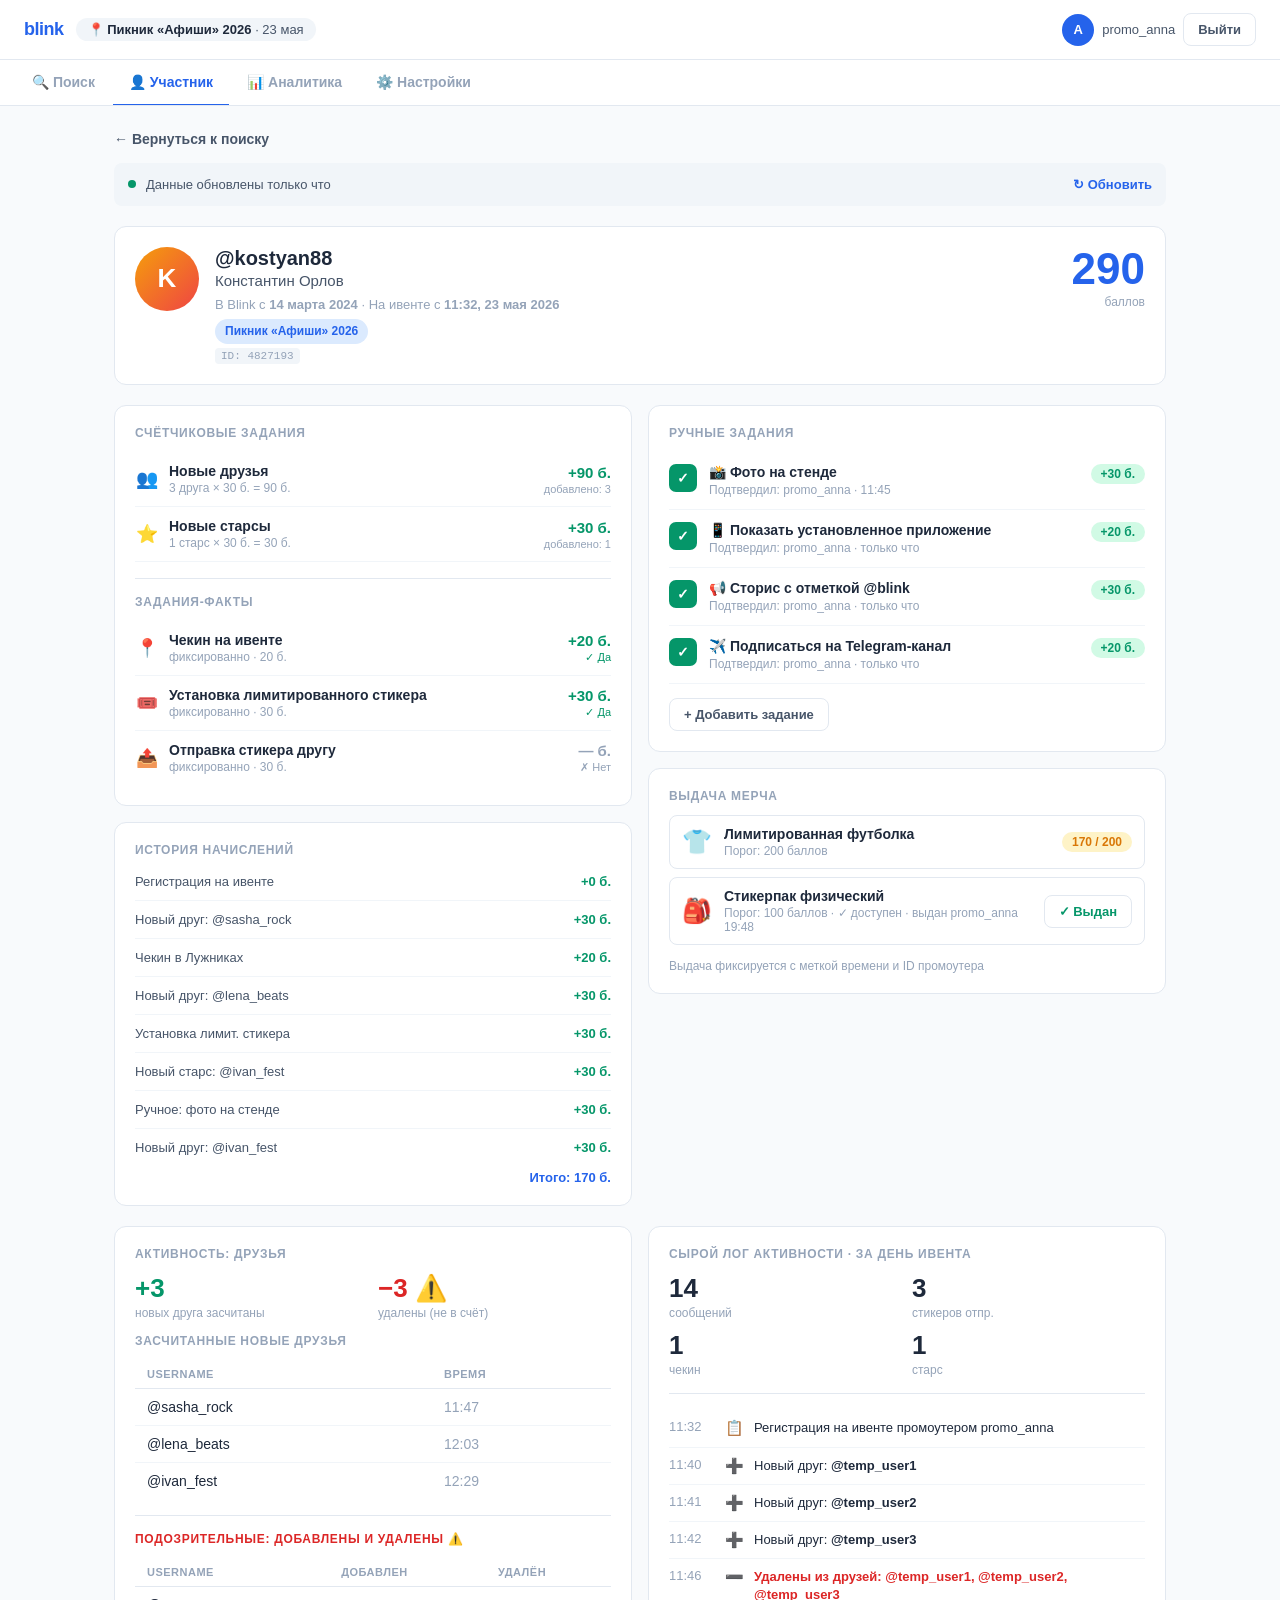
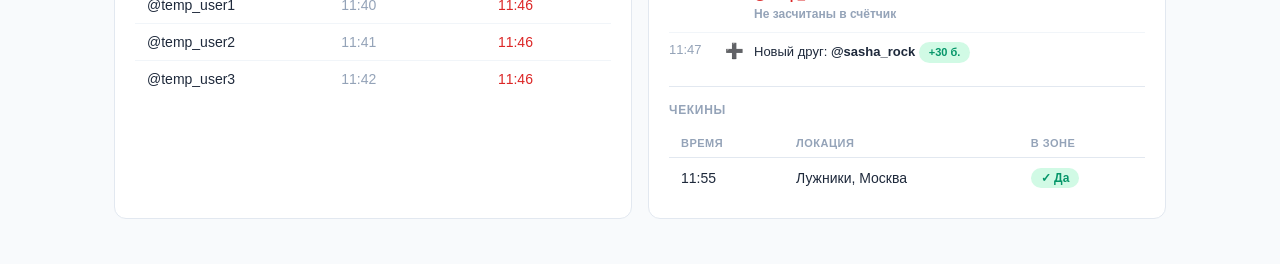
==== commit 5817210d: "removed suspic warning" ====
--- a/festival-admin.html
+++ b/festival-admin.html
@@ -384,18 +384,13 @@
             В Blink с <strong>14 марта 2024</strong> · На ивенте с <strong>11:32, 23 мая 2026</strong>
             <br><span class="badge badge-blue" style="margin-top:4px">Пикник «Афиши» 2026</span>
           </div>
-          <div class="user-id">ID: blink_u_4827193</div>
+          <div class="user-id">ID: 4827193</div>
         </div>
         <div class="points-block">
           <div class="points-big" id="user-points">290</div>
           <div class="points-label">баллов</div>
         </div>
       </div>
-    </div>
-
-    <!-- Suspicious warning -->
-    <div class="alert-warn" id="warn-suspicious" style="display: none;">
-      ⚠️ <span><strong>Подозрительная активность:</strong> пользователь добавил 3 аккаунта (@temp_user1–3), затем удалил их в течение 6 минут. Возможная попытка накрутки счётчика. Все 3 аккаунта не засчитаны.</span>
     </div>
 
     <!-- Main grid: tasks left, manual+merch right -->
